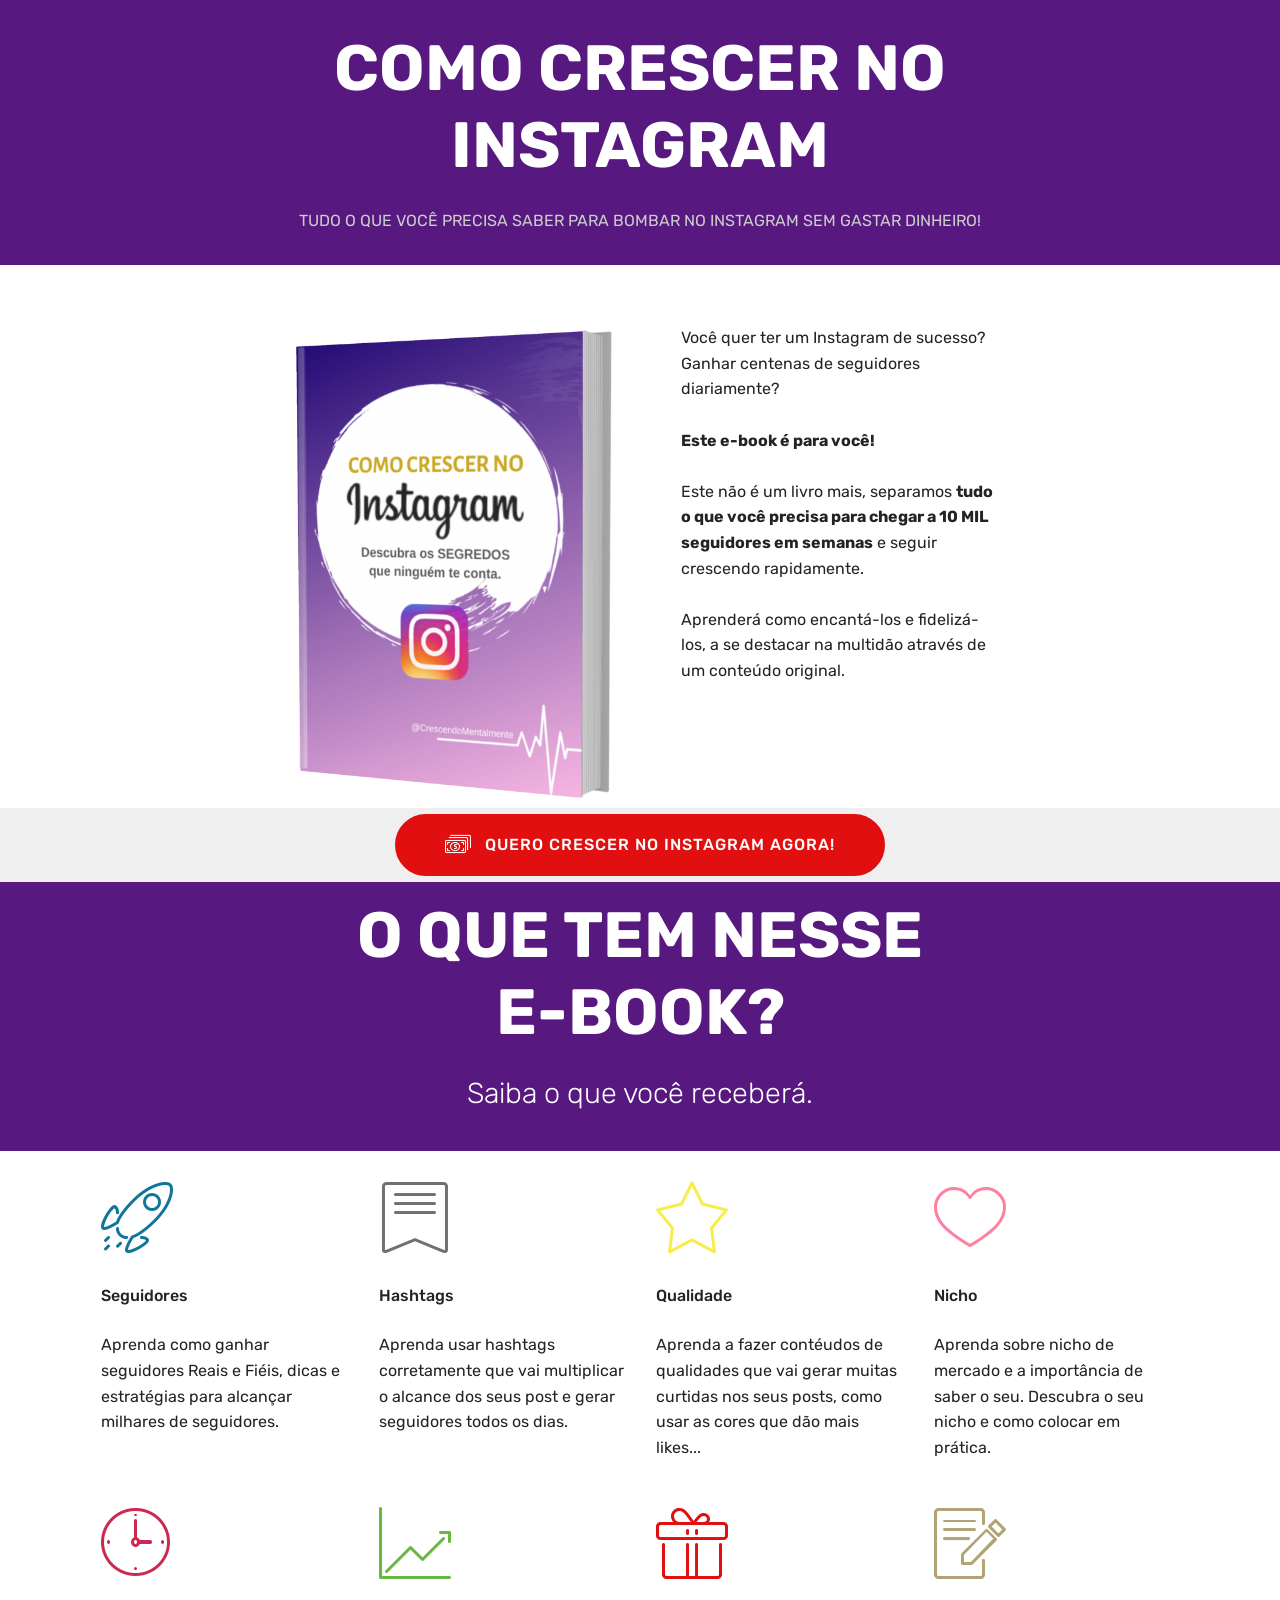
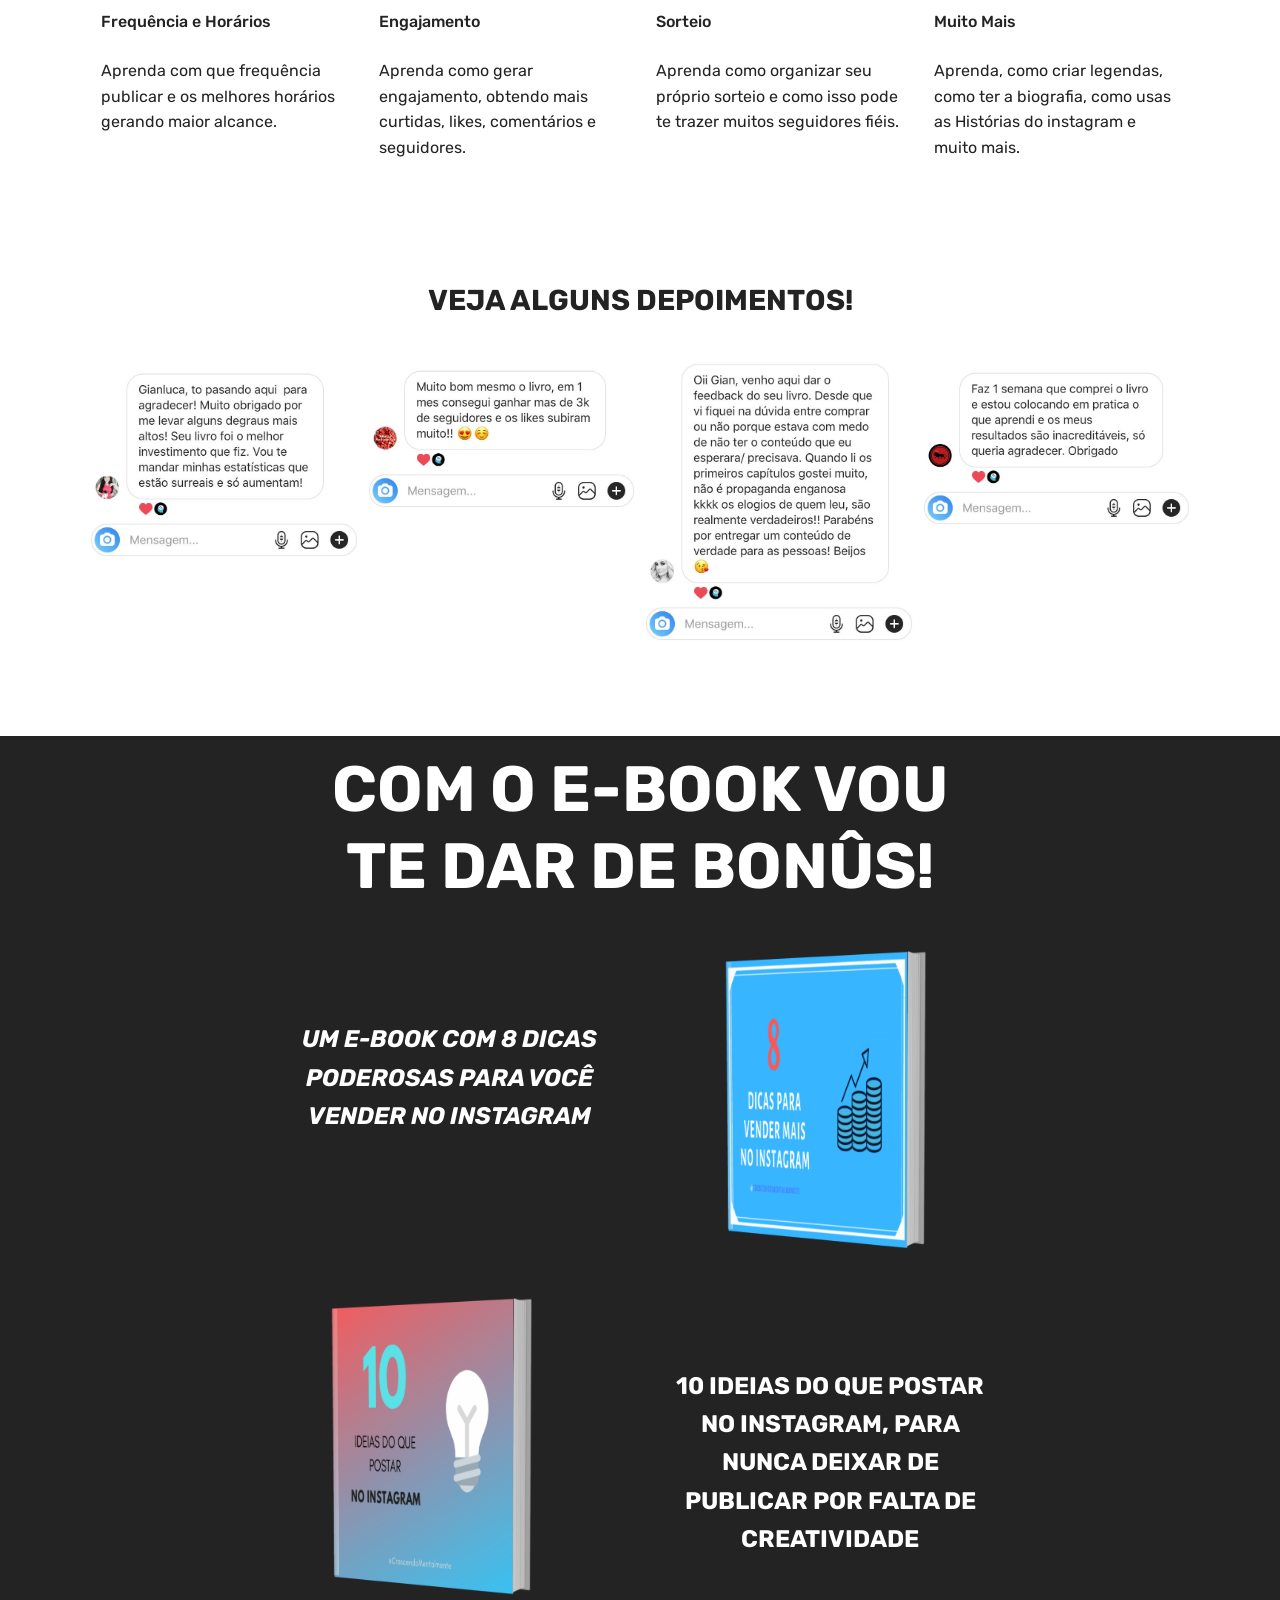
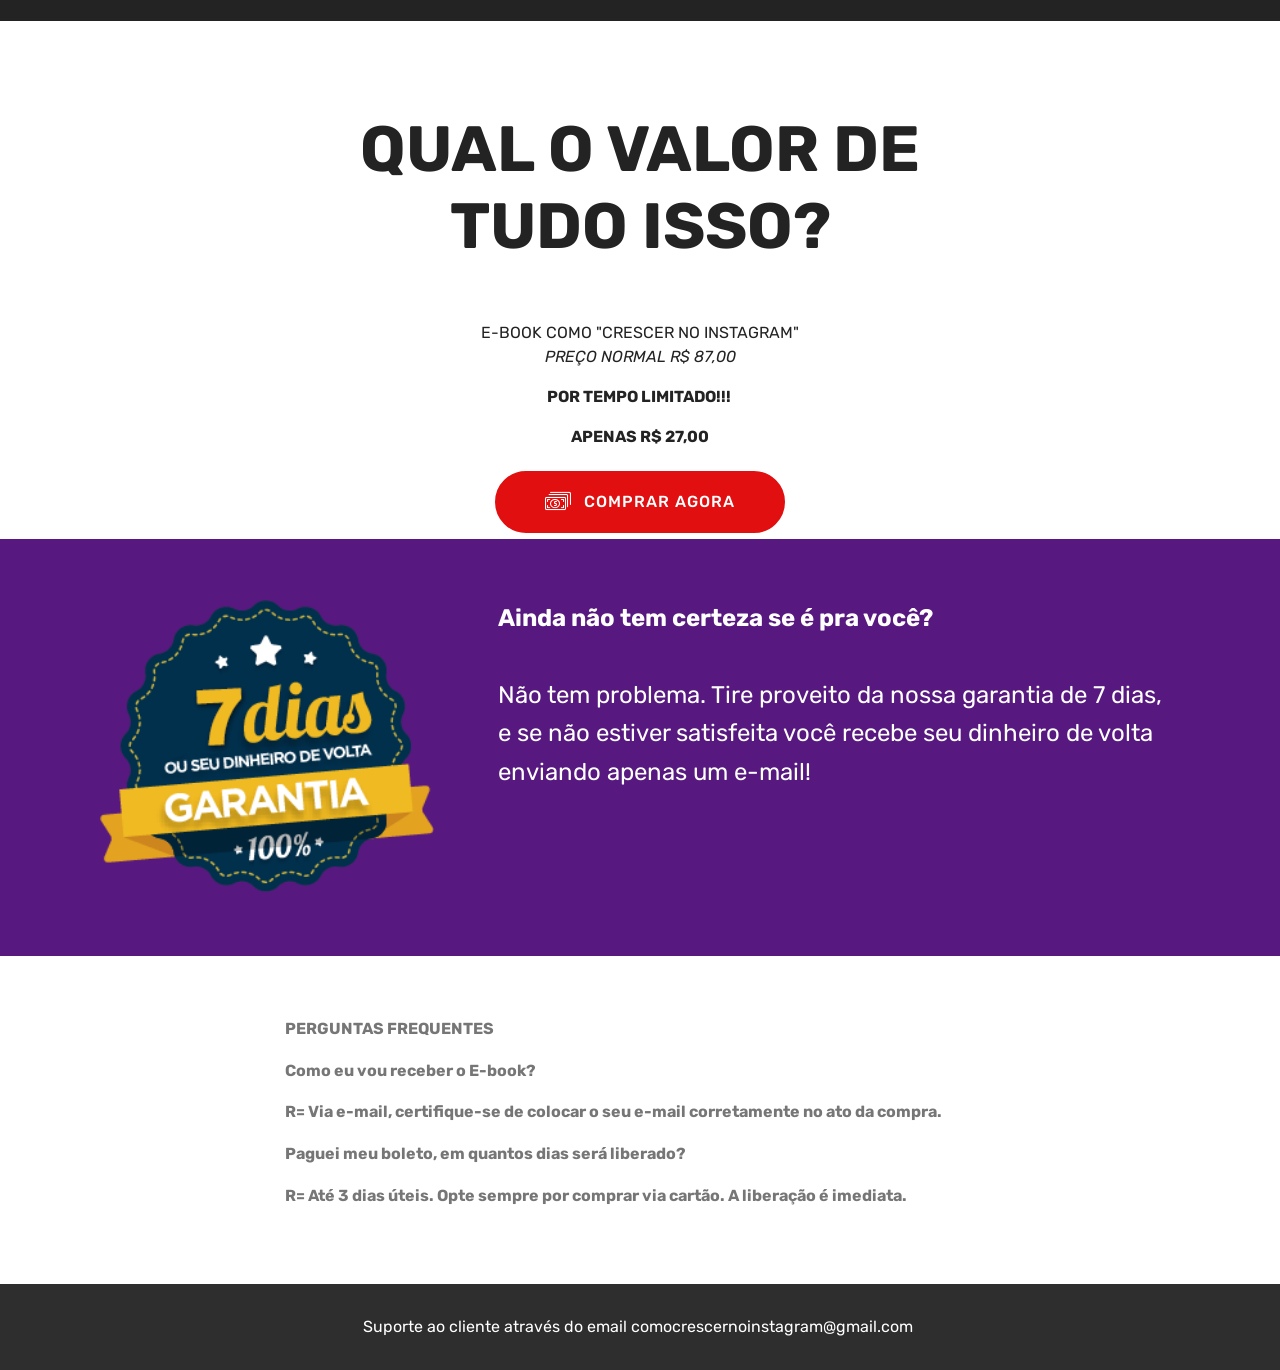
==== e-book.html @ 8009281f "create github pages" ====
<!DOCTYPE html>
<html  >
<head>
  <!-- Site made with Mobirise Website Builder v4.12.3, https://mobirise.com -->
  <meta charset="UTF-8">
  <meta http-equiv="X-UA-Compatible" content="IE=edge">
  <meta name="generator" content="Mobirise v4.12.3, mobirise.com">
  <meta name="twitter:card" content="summary_large_image"/>
  <meta name="twitter:image:src" content="assets/images/e-book-meta.png">
  <meta property="og:image" content="assets/images/e-book-meta.png">
  <meta name="twitter:title" content="COMO CRESCER NO INSTAGRAM">
  <meta name="viewport" content="width=device-width, initial-scale=1, minimum-scale=1">
  <link rel="shortcut icon" href="assets/images/capa-quadrada-128x133.png" type="image/x-icon">
  <meta name="description" content="Descubra os SEGREDOS que ninguém te conta para crescer no INSTAGRAM, e tornar o seu perfil LITERALMENTE um ÍMÃ de SEGUIDORES!">
  
  
  <title>COMO CRESCER NO INSTAGRAM</title>
  <link rel="stylesheet" href="assets/web/assets/mobirise-icons/mobirise-icons.css">
  <link rel="stylesheet" href="assets/bootstrap/css/bootstrap.min.css">
  <link rel="stylesheet" href="assets/bootstrap/css/bootstrap-grid.min.css">
  <link rel="stylesheet" href="assets/bootstrap/css/bootstrap-reboot.min.css">
  <link rel="stylesheet" href="assets/tether/tether.min.css">
  <link rel="stylesheet" href="assets/animatecss/animate.min.css">
  <link rel="stylesheet" href="assets/theme/css/style.css">
  <link rel="preload" as="style" href="assets/mobirise/css/mbr-additional.css"><link rel="stylesheet" href="assets/mobirise/css/mbr-additional.css" type="text/css">
  
  
  
</head>
<body>

<!-- Analytics -->
<!-- Facebook Pixel Code -->
<script>
  !function(f,b,e,v,n,t,s)
  {if(f.fbq)return;n=f.fbq=function(){n.callMethod?
  n.callMethod.apply(n,arguments):n.queue.push(arguments)};
  if(!f._fbq)f._fbq=n;n.push=n;n.loaded=!0;n.version='2.0';
  n.queue=[];t=b.createElement(e);t.async=!0;
  t.src=v;s=b.getElementsByTagName(e)[0];
  s.parentNode.insertBefore(t,s)}(window, document,'script',
  'https://connect.facebook.net/en_US/fbevents.js');
  fbq('init', '586595572191465');
  fbq('track', 'PageView');
</script>
<noscript><img height="1" width="1" style="display:none"
  src="https://www.facebook.com/tr?id=586595572191465&ev=PageView&noscript=1"
/></noscript>
<!-- End Facebook Pixel Code -->
<!-- /Analytics -->


  <section class="header1 cid-rhO88WHruW" id="header16-0">

    

    

    <div class="container">
        <div class="row justify-content-md-center">
            <div class="col-md-10 align-center">
                <h1 class="mbr-section-title mbr-bold pb-3 mbr-fonts-style display-1">COMO CRESCER NO INSTAGRAM</h1>
                
                <p class="mbr-text pb-3 mbr-fonts-style display-7">
                    TUDO O QUE VOCÊ PRECISA SABER PARA BOMBAR NO INSTAGRAM SEM GASTAR DINHEIRO!
                </p>
                
            </div>
        </div>
    </div>

</section>

<section class="engine"><a href="https://mobirise.info/p">website templates free download</a></section><section class="mbr-section content6 cid-rhO8c9h2gE" id="content6-1">
    
     
    
    <div class="container">
        <div class="media-container-row">
            <div class="col-12 col-md-8">
                <div class="media-container-row">
                    <div class="mbr-figure" style="width: 115%;">
                      <img src="assets/images/e-book-como-crescer-no-instagram2.png" alt="Mobirise" title="">  
                    </div>
                    <div class="media-content">
                        <div class="mbr-section-text">
                            <p class="mbr-text mb-0 mbr-fonts-style display-7">Você quer ter um Instagram de sucesso?<br>Ganhar centenas de seguidores diariamente?<br>
<br><strong>Este e-book é para você!</strong><br><br>Este não é um livro mais, separamos <strong>tudo o que você precisa para chegar a 10 MIL seguidores em semanas</strong> e seguir crescendo rapidamente.<br><br>Aprenderá como encantá-los e fidelizá-los, a se destacar na multidão através de um conteúdo original.<br><br><br></p>
                        </div>
                    </div>
                </div>
            </div>
        </div>
    </div>
</section>

<section class="header1 cid-rFpoP9iiyk" id="header16-g">

    

    

    <div class="container">
        <div class="row justify-content-md-center">
            <div class="col-md-10 align-center">
                
                
                
                <div class="mbr-section-btn"><a class="btn btn-md btn-secondary display-7" href="https://app.monetizze.com.br/checkout/PEX66305" target="_blank"><span class="mbri-cash mbr-iconfont mbr-iconfont-btn"></span>QUERO CRESCER NO INSTAGRAM AGORA!</a></div>
            </div>
        </div>
    </div>

</section>

<section class="header1 cid-rhO9r6UC67" id="header16-a">

    

    

    <div class="container">
        <div class="row justify-content-md-center">
            <div class="col-md-10 align-center">
                <h1 class="mbr-section-title mbr-bold pb-3 mbr-fonts-style display-1">O QUE TEM NESSE
<div>E-BOOK?</div></h1>
                <h3 class="mbr-section-subtitle mbr-light pb-3 mbr-fonts-style display-2">Saiba o que você receberá.</h3>
                
                
            </div>
        </div>
    </div>

</section>

<section class="features5 cid-rhOayu1ALL" id="features5-b">
    
    

    
    <div class="container">
        <div class="media-container-row">

            <div class="card p-3 col-12 col-md-6 col-lg-3">
                <div class="card-img pb-3">
                    <span class="mbr-iconfont mbri-rocket" style="color: rgb(15, 118, 153); fill: rgb(15, 118, 153);"></span>
                </div>
                <div class="card-box">
                    <h4 class="card-title py-3 mbr-fonts-style display-7">
                        Seguidores
                    </h4>
                    <p class="mbr-text mbr-fonts-style display-7">Aprenda como ganhar seguidores Reais e Fiéis, dicas e estratégias para alcançar milhares de seguidores.</p>
                </div>
            </div>

            <div class="card p-3 col-12 col-md-6 col-lg-3">
                <div class="card-img pb-3">
                    <span class="mbr-iconfont mbri-bookmark"></span>
                </div>
                <div class="card-box">
                    <h4 class="card-title py-3 mbr-fonts-style display-7">
                        Hashtags
                    </h4>
                    <p class="mbr-text mbr-fonts-style display-7">Aprenda usar hashtags corretamente que vai multiplicar o alcance dos seus post e gerar seguidores todos os dias.</p>
                </div>
            </div>

            <div class="card p-3 col-12 col-md-6 col-lg-3">
                <div class="card-img pb-3">
                    <span class="mbr-iconfont mbri-star" style="color: rgb(247, 237, 74); fill: rgb(247, 237, 74);"></span>
                </div>
                <div class="card-box">
                    <h4 class="card-title py-3 mbr-fonts-style display-7">
                        Qualidade
                    </h4>
                    <p class="mbr-text mbr-fonts-style display-7">Aprenda a fazer contéudos de qualidades que vai gerar muitas curtidas nos seus posts, como usar as cores que dão mais likes...</p>
                </div>
            </div>

            <div class="card p-3 col-12 col-md-6 col-lg-3">
                <div class="card-img pb-3">
                    <span class="mbr-iconfont mbri-hearth" style="color: rgb(255, 127, 159); fill: rgb(255, 127, 159);"></span>
                </div>
                <div class="card-box mbr-fonts-style">
                    <h4 class="card-title py-3 display-7">Nicho</h4>
                    <p class="mbr-text mbr-fonts-style display-7">Aprenda sobre nicho de mercado e a importância de saber o seu. Descubra o seu nicho e como colocar em prática.</p>
                </div>
            </div>
        </div>
    </div>
</section>

<section class="features5 cid-rFpm6REGW7" id="features5-e">
    
    

    
    <div class="container">
        <div class="media-container-row">

            <div class="card p-3 col-12 col-md-6 col-lg-3">
                <div class="card-img pb-3">
                    <span class="mbr-iconfont mbri-clock" style="color: rgb(204, 41, 82); fill: rgb(204, 41, 82);"></span>
                </div>
                <div class="card-box">
                    <h4 class="card-title py-3 mbr-fonts-style display-7">Frequência e  Horários</h4>
                    <p class="mbr-text mbr-fonts-style display-7">Aprenda com que frequência publicar e os melhores horários gerando maior alcance.</p>
                </div>
            </div>

            <div class="card p-3 col-12 col-md-6 col-lg-3">
                <div class="card-img pb-3">
                    <span class="mbr-iconfont mbri-growing-chart" style="color: rgb(103, 185, 66); fill: rgb(103, 185, 66);"></span>
                </div>
                <div class="card-box">
                    <h4 class="card-title py-3 mbr-fonts-style display-7">
                        Engajamento
                    </h4>
                    <p class="mbr-text mbr-fonts-style display-7">Aprenda como gerar engajamento, obtendo mais curtidas, likes, comentários e seguidores.</p>
                </div>
            </div>

            <div class="card p-3 col-12 col-md-6 col-lg-3">
                <div class="card-img pb-3">
                    <span class="mbr-iconfont mbri-gift" style="color: rgb(225, 15, 15); fill: rgb(225, 15, 15);"></span>
                </div>
                <div class="card-box">
                    <h4 class="card-title py-3 mbr-fonts-style display-7">Sorteio</h4>
                    <p class="mbr-text mbr-fonts-style display-7">Aprenda como organizar seu próprio sorteio e como isso pode te trazer muitos seguidores fiéis.</p>
                </div>
            </div>

            <div class="card p-3 col-12 col-md-6 col-lg-3">
                <div class="card-img pb-3">
                    <span class="mbr-iconfont mbri-edit" style="color: rgb(177, 163, 116); fill: rgb(177, 163, 116);"></span>
                </div>
                <div class="card-box mbr-fonts-style">
                    <h4 class="card-title py-3 display-7">Muito Mais</h4>
                    <p class="mbr-text mbr-fonts-style display-7">Aprenda, como criar legendas, como ter a biografia, como usas as Histórias do instagram e muito mais.</p>
                </div>
            </div>
        </div>
    </div>
</section>

<section class="mbr-gallery gallery5 cid-rFNkqGUkNc" id="gallery5-19">

    

    

    <div class="container">
        <h3 class="mbr-section-title align-center mbr-fonts-style display-2"><strong>
            VEJA ALGUNS DEPOIMENTOS!<br></strong><br></h3>
        
        <div class="row" id="gallery" data-toggle="modal" data-target="#carouselModal">
            <div class="col-sm-6 col-md-4 col-lg-3 item gallery-image">
                <div class="item-wrapper">
                    <img class="w-100" src="assets/images/depoimento-insta-1.jpg" alt="" data-target="#mbrCarousel" data-slide-to="0" title="">
                </div>
            </div>
            <div class="col-sm-6 col-md-4 col-lg-3 item gallery-image">
                <div class="item-wrapper">
                    <img class="w-100" src="assets/images/depoimento-insta-2.jpg" alt="" data-target="#mbrCarousel" data-slide-to="1" title="">
                </div>
            </div>
            <div class="col-sm-6 col-md-4 col-lg-3 item gallery-image">
                <div class="item-wrapper">
                    <img class="w-100" src="assets/images/depoimento-insta-3.jpg" alt="" data-target="#mbrCarousel" data-slide-to="2" title="">
                </div>
            </div>
            <div class="col-sm-6 col-md-4 col-lg-3 item gallery-image">
                <div class="item-wrapper">
                    <img class="w-100" src="assets/images/depoimento-insta-4.jpg" alt="" data-target="#mbrCarousel" data-slide-to="3" title="">
                </div>
            </div>
        </div>

        <div class="modal mbr-slider fade" id="carouselModal" tabindex="-1" role="dialog" aria-hidden="true">
            <div class="modal-dialog" role="document">
                <div class="modal-content">
                    <div class="modal-body">
                        <div id="mbrCarousel" class="carousel slide" data-ride="carousel">
                            <div class="carousel-inner">
                                <div class="carousel-item active">
                                    <img class="d-block w-100" src="assets/images/background1.jpg" alt="">
                                </div>
                                <div class="carousel-item">
                                    <img class="d-block w-100" src="assets/images/background2.jpg" alt="">
                                </div>
                                <div class="carousel-item">
                                    <img class="d-block w-100" src="assets/images/background3.jpg" alt="">
                                </div>
                                <div class="carousel-item">
                                    <img class="d-block w-100" src="assets/images/background4.jpg" alt="">
                                </div>
                            </div>
                            <ol class="carousel-indicators">
                                <li data-target="#mbrCarousel" data-slide-to="0" class="active"></li>
                                <li data-target="#mbrCarousel" data-slide-to="1"></li>
                                <li data-target="#mbrCarousel" data-slide-to="2"></li>
                                <li data-target="#mbrCarousel" data-slide-to="3"></li>
                            </ol>
                            <a role="button" href="" class="close" data-dismiss="modal" aria-label="Close">
                            </a>
                            <a class="carousel-control-prev carousel-control" href="#mbrCarousel" role="button" data-slide="prev">
                                <span class="mbri-left mbr-iconfont" aria-hidden="true"></span>
                                <span class="sr-only">Previous</span>
                            </a>
                            <a class="carousel-control-next carousel-control" href="#mbrCarousel" role="button" data-slide="next">
                                <span class="mbri-right mbr-iconfont" aria-hidden="true"></span>
                                <span class="sr-only">Next</span>
                            </a>
                        </div>
                    </div>
                </div>
            </div>
        </div>
    </div>
</section>

<section class="header1 cid-rP1AigdWxf" id="header16-2b">

    

    

    <div class="container">
        <div class="row justify-content-md-center">
            <div class="col-md-10 align-center">
                <h1 class="mbr-section-title mbr-bold pb-3 mbr-fonts-style display-1">COM O E-BOOK VOU <br>TE DAR DE BONÛS!</h1>
                
                
                
            </div>
        </div>
    </div>

</section>

<section class="mbr-section content6 cid-rJJGSEparU" id="content6-2a">
    
     
    
    <div class="container">
        <div class="media-container-row">
            <div class="col-12 col-md-8">
                <div class="media-container-row">
                    <div class="mbr-figure" style="width: 105%;">
                      <img src="assets/images/mock-53.png" alt="Mobirise" title="">  
                    </div>
                    <div class="media-content">
                        <div class="mbr-section-text">
                            <p class="mbr-text mb-0 mbr-fonts-style display-5"><strong><br></strong><br><strong><em>UM E-BOOK COM 8 DICAS PODEROSAS PARA VOCÊ VENDER NO INSTAGRAM</em><br></strong><br></p>
                        </div>
                    </div>
                </div>
            </div>
        </div>
    </div>
</section>

<section class="mbr-section content6 cid-rP1AUrdd0R" id="content6-2c">
    
     
    
    <div class="container">
        <div class="media-container-row">
            <div class="col-12 col-md-8">
                <div class="media-container-row">
                    <div class="mbr-figure" style="width: 105%;">
                      <img src="assets/images/mock-54.png" alt="Mobirise" title="">  
                    </div>
                    <div class="media-content">
                        <div class="mbr-section-text">
                            <p class="mbr-text mb-0 mbr-fonts-style display-5"><strong><br></strong><br><strong>10 IDEIAS DO QUE POSTAR NO INSTAGRAM, PARA NUNCA DEIXAR DE PUBLICAR POR FALTA DE CREATIVIDADE<br></strong><br></p>
                        </div>
                    </div>
                </div>
            </div>
        </div>
    </div>
</section>

<section class="header1 cid-rhO8GMCrhV" id="header16-6">

    

    

    <div class="container">
        <div class="row justify-content-md-center">
            <div class="col-md-10 align-center">
                <h1 class="mbr-section-title mbr-bold pb-3 mbr-fonts-style display-1">QUAL O VALOR DE 
<div>TUDO ISSO?</div></h1>
                
                <p class="mbr-text pb-3 mbr-fonts-style display-2"></p><p>E-BOOK COMO "CRESCER NO INSTAGRAM"<br><em>PREÇO NORMAL R$ 87,00
</em><br></p><p><strong>POR TEMPO LIMITADO!!!&nbsp;</strong></p><p><strong>APENAS R$ 27,00</strong><br></p><p></p>
                
            </div>
        </div>
    </div>

</section>

<section class="header1 cid-rFpov1YaFc" id="header16-f">

    

    

    <div class="container">
        <div class="row justify-content-md-center">
            <div class="col-md-10 align-center">
                
                
                
                <div class="mbr-section-btn"><a class="btn btn-md btn-secondary display-7" href="https://app.monetizze.com.br/checkout/PEX66305"><span class="mbri-cash mbr-iconfont mbr-iconfont-btn"></span>COMPRAR AGORA</a></div>
            </div>
        </div>
    </div>

</section>

<section class="mbr-section content7 cid-rFMUjRR28P" id="content7-v">
          
    

    <div class="container">
        <div class="media-container-row">
            <div class="col-12 col-md-12">
                <div class="media-container-row">
                    <div class="media-content">
                        <div class="mbr-section-text">
                            <p class="mbr-text align-right mb-0 mbr-fonts-style display-5"><strong>Ainda não tem certeza se é pra você?</strong><br><br>Não tem problema. Tire proveito da nossa garantia de 7 dias, 
<br>e se não estiver satisfeita você recebe seu dinheiro de volta 
<br>enviando apenas um e-mail!<br></p>
                        </div>
                    </div>
                    <div class="mbr-figure" style="width: 55%;">
                     <img src="assets/images/garantia-7-dias-monetizze.png" alt="Mobirise" title="">  
                    </div>
                </div>
            </div>
        </div>
    </div>
</section>

<section class="mbr-section article content1 cid-rFppSkfXNp" id="content1-h">
    
     

    <div class="container">
        <div class="media-container-row">
            <div class="mbr-text col-12 mbr-fonts-style display-7 col-md-8"><p><strong>PERGUNTAS FREQUENTES
</strong></p><p><strong>Como eu vou receber o E-book?
</strong></p><p><strong>R= Via e-mail, certifique-se de colocar o seu e-mail corretamente no ato da compra.
</strong></p><p><strong>Paguei meu boleto, em quantos dias será liberado?
</strong></p><p><strong>R= Até 3 dias úteis. Opte sempre por comprar via cartão. A liberação é imediata.</strong></p></div>
        </div>
    </div>
</section>

<section once="" class="cid-rFNosI0GuK" id="footer6-1c">

    

    

    <div class="container">
        <div class="media-container-row align-center mbr-white">
            <div class="col-12">
                <p class="mbr-text mb-0 mbr-fonts-style display-7">Suporte ao cliente através do email comocrescernoinstagram@gmail.com&nbsp;</p>
            </div>
        </div>
    </div>
</section>


  <script src="assets/web/assets/jquery/jquery.min.js"></script>
  <script src="assets/popper/popper.min.js"></script>
  <script src="assets/bootstrap/js/bootstrap.min.js"></script>
  <script src="assets/tether/tether.min.js"></script>
  <script src="assets/smoothscroll/smooth-scroll.js"></script>
  <script src="assets/viewportchecker/jquery.viewportchecker.js"></script>
  <script src="assets/theme/js/script.js"></script>
  
  
  <input name="animation" type="hidden">
  </body>
</html>
---- assets/web/assets/mobirise-icons/mobirise-icons.css ----
@font-face {
  font-family: 'MobiriseIcons';
  src:  url('mobirise-icons.eot?spat4u');
  src:  url('mobirise-icons.eot?spat4u#iefix') format('embedded-opentype'),
    url('mobirise-icons.ttf?spat4u') format('truetype'),
    url('mobirise-icons.woff?spat4u') format('woff'),
    url('mobirise-icons.svg?spat4u#MobiriseIcons') format('svg');
  font-weight: normal;
  font-style: normal;
  font-display: swap;
}

[class^="mbri-"], [class*=" mbri-"] {
  /* use !important to prevent issues with browser extensions that change fonts */
  font-family: MobiriseIcons !important;
  speak: none;
  font-style: normal;
  font-weight: normal;
  font-variant: normal;
  text-transform: none;
  line-height: 1;

  /* Better Font Rendering =========== */
  -webkit-font-smoothing: antialiased;
  -moz-osx-font-smoothing: grayscale;
}

.mbri-add-submenu:before {
  content: "\e900";
}
.mbri-alert:before {
  content: "\e901";
}
.mbri-align-center:before {
  content: "\e902";
}
.mbri-align-justify:before {
  content: "\e903";
}
.mbri-align-left:before {
  content: "\e904";
}
.mbri-align-right:before {
  content: "\e905";
}
.mbri-android:before {
  content: "\e906";
}
.mbri-apple:before {
  content: "\e907";
}
.mbri-arrow-down:before {
  content: "\e908";
}
.mbri-arrow-next:before {
  content: "\e909";
}
.mbri-arrow-prev:before {
  content: "\e90a";
}
.mbri-arrow-up:before {
  content: "\e90b";
}
.mbri-bold:before {
  content: "\e90c";
}
.mbri-bookmark:before {
  content: "\e90d";
}
.mbri-bootstrap:before {
  content: "\e90e";
}
.mbri-briefcase:before {
  content: "\e90f";
}
.mbri-browse:before {
  content: "\e910";
}
.mbri-bulleted-list:before {
  content: "\e911";
}
.mbri-calendar:before {
  content: "\e912";
}
.mbri-camera:before {
  content: "\e913";
}
.mbri-cart-add:before {
  content: "\e914";
}
.mbri-cart-full:before {
  content: "\e915";
}
.mbri-cash:before {
  content: "\e916";
}
.mbri-change-style:before {
  content: "\e917";
}
.mbri-chat:before {
  content: "\e918";
}
.mbri-clock:before {
  content: "\e919";
}
.mbri-close:before {
  content: "\e91a";
}
.mbri-cloud:before {
  content: "\e91b";
}
.mbri-code:before {
  content: "\e91c";
}
.mbri-contact-form:before {
  content: "\e91d";
}
.mbri-credit-card:before {
  content: "\e91e";
}
.mbri-cursor-click:before {
  content: "\e91f";
}
.mbri-cust-feedback:before {
  content: "\e920";
}
.mbri-database:before {
  content: "\e921";
}
.mbri-delivery:before {
  content: "\e922";
}
.mbri-desktop:before {
  content: "\e923";
}
.mbri-devices:before {
  content: "\e924";
}
.mbri-down:before {
  content: "\e925";
}
.mbri-download:before {
  content: "\e989";
}
.mbri-drag-n-drop:before {
  content: "\e927";
}
.mbri-drag-n-drop2:before {
  content: "\e928";
}
.mbri-edit:before {
  content: "\e929";
}
.mbri-edit2:before {
  content: "\e92a";
}
.mbri-error:before {
  content: "\e92b";
}
.mbri-extension:before {
  content: "\e92c";
}
.mbri-features:before {
  content: "\e92d";
}
.mbri-file:before {
  content: "\e92e";
}
.mbri-flag:before {
  content: "\e92f";
}
.mbri-folder:before {
  content: "\e930";
}
.mbri-gift:before {
  content: "\e931";
}
.mbri-github:before {
  content: "\e932";
}
.mbri-globe:before {
  content: "\e933";
}
.mbri-globe-2:before {
  content: "\e934";
}
.mbri-growing-chart:before {
  content: "\e935";
}
.mbri-hearth:before {
  content: "\e936";
}
.mbri-help:before {
  content: "\e937";
}
.mbri-home:before {
  content: "\e938";
}
.mbri-hot-cup:before {
  content: "\e939";
}
.mbri-idea:before {
  content: "\e93a";
}
.mbri-image-gallery:before {
  content: "\e93b";
}
.mbri-image-slider:before {
  content: "\e93c";
}
.mbri-info:before {
  content: "\e93d";
}
.mbri-italic:before {
  content: "\e93e";
}
.mbri-key:before {
  content: "\e93f";
}
.mbri-laptop:before {
  content: "\e940";
}
.mbri-layers:before {
  content: "\e941";
}
.mbri-left-right:before {
  content: "\e942";
}
.mbri-left:before {
  content: "\e943";
}
.mbri-letter:before {
  content: "\e944";
}
.mbri-like:before {
  content: "\e945";
}
.mbri-link:before {
  content: "\e946";
}
.mbri-lock:before {
  content: "\e947";
}
.mbri-login:before {
  content: "\e948";
}
.mbri-logout:before {
  content: "\e949";
}
.mbri-magic-stick:before {
  content: "\e94a";
}
.mbri-map-pin:before {
  content: "\e94b";
}
.mbri-menu:before {
  content: "\e94c";
}
.mbri-mobile:before {
  content: "\e94d";
}
.mbri-mobile2:before {
  content: "\e94e";
}
.mbri-mobirise:before {
  content: "\e94f";
}
.mbri-more-horizontal:before {
  content: "\e950";
}
.mbri-more-vertical:before {
  content: "\e951";
}
.mbri-music:before {
  content: "\e952";
}
.mbri-new-file:before {
  content: "\e953";
}
.mbri-numbered-list:before {
  content: "\e954";
}
.mbri-opened-folder:before {
  content: "\e955";
}
.mbri-pages:before {
  content: "\e956";
}
.mbri-paper-plane:before {
  content: "\e957";
}
.mbri-paperclip:before {
  content: "\e958";
}
.mbri-photo:before {
  content: "\e959";
}
.mbri-photos:before {
  content: "\e95a";
}
.mbri-pin:before {
  content: "\e95b";
}
.mbri-play:before {
  content: "\e95c";
}
.mbri-plus:before {
  content: "\e95d";
}
.mbri-preview:before {
  content: "\e95e";
}
.mbri-print:before {
  content: "\e95f";
}
.mbri-protect:before {
  content: "\e960";
}
.mbri-question:before {
  content: "\e961";
}
.mbri-quote-left:before {
  content: "\e962";
}
.mbri-quote-right:before {
  content: "\e963";
}
.mbri-refresh:before {
  content: "\e964";
}
.mbri-responsive:before {
  content: "\e965";
}
.mbri-right:before {
  content: "\e966";
}
.mbri-rocket:before {
  content: "\e967";
}
.mbri-sad-face:before {
  content: "\e968";
}
.mbri-sale:before {
  content: "\e969";
}
.mbri-save:before {
  content: "\e96a";
}
.mbri-search:before {
  content: "\e96b";
}
.mbri-setting:before {
  content: "\e96c";
}
.mbri-setting2:before {
  content: "\e96d";
}
.mbri-setting3:before {
  content: "\e96e";
}
.mbri-share:before {
  content: "\e96f";
}
.mbri-shopping-bag:before {
  content: "\e970";
}
.mbri-shopping-basket:before {
  content: "\e971";
}
.mbri-shopping-cart:before {
  content: "\e972";
}
.mbri-sites:before {
  content: "\e973";
}
.mbri-smile-face:before {
  content: "\e974";
}
.mbri-speed:before {
  content: "\e975";
}
.mbri-star:before {
  content: "\e976";
}
.mbri-success:before {
  content: "\e977";
}
.mbri-sun:before {
  content: "\e978";
}
.mbri-sun2:before {
  content: "\e979";
}
.mbri-tablet:before {
  content: "\e97a";
}
.mbri-tablet-vertical:before {
  content: "\e97b";
}
.mbri-target:before {
  content: "\e97c";
}
.mbri-timer:before {
  content: "\e97d";
}
.mbri-to-ftp:before {
  content: "\e97e";
}
.mbri-to-local-drive:before {
  content: "\e97f";
}
.mbri-touch-swipe:before {
  content: "\e980";
}
.mbri-touch:before {
  content: "\e981";
}
.mbri-trash:before {
  content: "\e982";
}
.mbri-underline:before {
  content: "\e983";
}
.mbri-unlink:before {
  content: "\e984";
}
.mbri-unlock:before {
  content: "\e985";
}
.mbri-up-down:before {
  content: "\e986";
}
.mbri-up:before {
  content: "\e987";
}
.mbri-update:before {
  content: "\e988";
}
.mbri-upload:before {
 content: "\e926"; 
}
.mbri-user:before {
  content: "\e98a";
}
.mbri-user2:before {
  content: "\e98b";
}
.mbri-users:before {
  content: "\e98c";
}
.mbri-video:before {
  content: "\e98d";
}
.mbri-video-play:before {
  content: "\e98e";
}
.mbri-watch:before {
  content: "\e98f";
}
.mbri-website-theme:before {
  content: "\e990";
}
.mbri-wifi:before {
  content: "\e991";
}
.mbri-windows:before {
  content: "\e992";
}
.mbri-zoom-out:before {
  content: "\e993";
}
.mbri-redo:before {
  content: "\e994";
}
.mbri-undo:before {
  content: "\e995";
}
---- assets/theme/css/style.css ----
@charset "UTF-8";
/*!
 * Mobirise v4 theme (https://mobirise.com/)
 * Copyright 2017 Mobirise
 */
section {
  background-color: #eeeeee;
}

body {
  font-style: normal;
  line-height: 1.5;
}

section,
.container,
.container-fluid {
  position: relative;
  word-wrap: break-word;
}

a.mbr-iconfont:hover {
  text-decoration: none;
}

.article .lead p,
.article .lead ul,
.article .lead ol,
.article .lead pre,
.article .lead blockquote {
  margin-bottom: 0;
}

ul,
ol,
pre,
blockquote {
  margin-bottom: 2.3125rem;
}

pre {
  background: #f4f4f4;
  padding: 10px 24px;
  white-space: pre-wrap;
}

.inactive {
  -webkit-user-select: none;
  -moz-user-select: none;
  -ms-user-select: none;
  user-select: none;
  pointer-events: none;
  -webkit-user-drag: none;
  user-drag: none;
}

.mbr-section__comments .row {
  justify-content: center;
  -webkit-justify-content: center;
}

a {
  font-style: normal;
  font-weight: 400;
  cursor: pointer;
}
a, a:hover {
  text-decoration: none;
}

figure {
  margin-bottom: 0;
}

body {
  color: #232323;
}

h1,
h2,
h3,
h4,
h5,
h6,
.h1,
.h2,
.h3,
.h4,
.h5,
.h6,
.display-1,
.display-2,
.display-3,
.display-4 {
  line-height: 1;
  word-break: break-word;
  word-wrap: break-word;
}

.mbr-section-title {
  font-style: normal;
  line-height: 1.2;
}

.mbr-section-subtitle {
  line-height: 1.3;
}

.mbr-text {
  font-style: normal;
  line-height: 1.6;
}

b,
strong {
  font-weight: bold;
}

blockquote {
  padding: 10px 0 10px 20px;
  position: relative;
  border-left: 2px solid;
  border-color: #ff3366;
}

input:-webkit-autofill, input:-webkit-autofill:hover, input:-webkit-autofill:focus, input:-webkit-autofill:active {
  transition-delay: 9999s;
  transition-property: background-color, color;
}

textarea[type=hidden] {
  display: none;
}

body {
  position: relative;
}

section {
  background-position: 50% 50%;
  background-repeat: no-repeat;
  background-size: cover;
}
section .mbr-background-video,
section .mbr-background-video-preview {
  position: absolute;
  bottom: 0;
  left: 0;
  right: 0;
  top: 0;
}

.hidden {
  visibility: hidden;
}

.mbr-z-index20 {
  z-index: 20;
}

/*! Base colors */
.mbr-white {
  color: #ffffff;
}

.mbr-black {
  color: #000000;
}

.mbr-bg-white {
  background-color: #ffffff;
}

.mbr-bg-black {
  background-color: #000000;
}

/*! Text-aligns */
.align-left {
  text-align: left;
}

.align-center {
  text-align: center;
}

.align-right {
  text-align: right;
}

@media (max-width: 767px) {
  .align-left,
.align-center,
.align-right,
.mbr-section-btn,
.mbr-section-title {
    text-align: center;
  }
}
/*! Font-weight  */
.mbr-light {
  font-weight: 300;
}

.mbr-regular {
  font-weight: 400;
}

.mbr-semibold {
  font-weight: 500;
}

.mbr-bold {
  font-weight: 700;
}

/*! Media  */
.media-size-item {
  -webkit-flex: 1 1 auto;
  -moz-flex: 1 1 auto;
  -ms-flex: 1 1 auto;
  -o-flex: 1 1 auto;
  flex: 1 1 auto;
}

.media-content {
  -webkit-flex-basis: 100%;
  flex-basis: 100%;
}

.media-container-row {
  display: -ms-flexbox;
  display: -webkit-flex;
  display: flex;
  -webkit-flex-direction: row;
  -ms-flex-direction: row;
  flex-direction: row;
  -webkit-flex-wrap: wrap;
  -ms-flex-wrap: wrap;
  flex-wrap: wrap;
  -webkit-justify-content: center;
  -ms-flex-pack: center;
  justify-content: center;
  -webkit-align-content: center;
  -ms-flex-line-pack: center;
  align-content: center;
  -webkit-align-items: start;
  -ms-flex-align: start;
  align-items: start;
}
.media-container-row .media-size-item {
  width: 400px;
}

.media-container-column {
  display: -ms-flexbox;
  display: -webkit-flex;
  display: flex;
  -webkit-flex-direction: column;
  -ms-flex-direction: column;
  flex-direction: column;
  -webkit-flex-wrap: wrap;
  -ms-flex-wrap: wrap;
  flex-wrap: wrap;
  -webkit-justify-content: center;
  -ms-flex-pack: center;
  justify-content: center;
  -webkit-align-content: center;
  -ms-flex-line-pack: center;
  align-content: center;
  -webkit-align-items: stretch;
  -ms-flex-align: stretch;
  align-items: stretch;
}
.media-container-column > * {
  width: 100%;
}

@media (min-width: 992px) {
  .media-container-row {
    -webkit-flex-wrap: nowrap;
    -ms-flex-wrap: nowrap;
    flex-wrap: nowrap;
  }
}
figure {
  overflow: hidden;
}

figure[mbr-media-size] {
  transition: width 0.1s;
}

.mbr-figure img,
.mbr-figure iframe {
  display: block;
  width: 100%;
}

.card {
  background-color: transparent;
  border: none;
}

.card-box {
  width: 100%;
}

.card-img {
  text-align: center;
  flex-shrink: 0;
  -webkit-flex-shrink: 0;
}

.media {
  max-width: 100%;
  margin: 0 auto;
}

.mbr-figure {
  -ms-flex-item-align: center;
  -ms-grid-row-align: center;
  -webkit-align-self: center;
  align-self: center;
}

.media-container > div {
  max-width: 100%;
}

.mbr-figure img,
.card-img img {
  width: 100%;
}

@media (max-width: 991px) {
  .media-size-item {
    width: auto !important;
  }

  .media {
    width: auto;
  }

  .mbr-figure {
    width: 100% !important;
  }
}
/*! Buttons */
.btn {
  font-weight: 500;
  border-width: 2px;
  font-style: normal;
  letter-spacing: 1px;
  margin: 0.4rem 0.8rem;
  white-space: normal;
  -webkit-transition: all 0.3s ease-in-out;
  -moz-transition: all 0.3s ease-in-out;
  transition: all 0.3s ease-in-out;
  display: inline-flex;
  align-items: center;
  justify-content: center;
  word-break: break-word;
  -webkit-align-items: center;
  -webkit-justify-content: center;
  display: -webkit-inline-flex;
}

.btn-sm {
  font-weight: 500;
  letter-spacing: 1px;
  -webkit-transition: all 0.3s ease-in-out;
  -moz-transition: all 0.3s ease-in-out;
  transition: all 0.3s ease-in-out;
}

.btn-md {
  font-weight: 500;
  letter-spacing: 1px;
  margin: 0.4rem 0.8rem !important;
  -webkit-transition: all 0.3s ease-in-out;
  -moz-transition: all 0.3s ease-in-out;
  transition: all 0.3s ease-in-out;
}

.btn-lg {
  font-weight: 500;
  letter-spacing: 1px;
  margin: 0.4rem 0.8rem !important;
  -webkit-transition: all 0.3s ease-in-out;
  -moz-transition: all 0.3s ease-in-out;
  transition: all 0.3s ease-in-out;
}

.mbr-section-btn {
  margin-left: -0.25rem;
  margin-right: -0.25rem;
  font-size: 0;
}

nav .mbr-section-btn {
  margin-left: 0rem;
  margin-right: 0rem;
}

.btn-form {
  border-radius: 0;
}
.btn-form:hover {
  cursor: pointer;
}

/*! Btn icon margin */
.btn .mbr-iconfont,
.btn.btn-sm .mbr-iconfont {
  cursor: pointer;
  margin-right: 0.5rem;
}

.btn.btn-md .mbr-iconfont,
.btn.btn-md .mbr-iconfont {
  margin-right: 0.8rem;
}

.mbr-regular {
  font-weight: 400;
}

.mbr-semibold {
  font-weight: 500;
}

.mbr-bold {
  font-weight: 700;
}

[type=submit] {
  -webkit-appearance: none;
}

/*! Full-screen */
.mbr-fullscreen .mbr-overlay {
  min-height: 100vh;
}

.mbr-fullscreen {
  display: flex;
  display: -webkit-flex;
  display: -moz-flex;
  display: -ms-flex;
  display: -o-flex;
  align-items: center;
  -webkit-align-items: center;
  min-height: 100vh;
  padding-top: 3rem;
  padding-bottom: 3rem;
}

/*! Map */
.map {
  height: 25rem;
  position: relative;
}
.map iframe {
  width: 100%;
  height: 100%;
}

.mbr-overlay {
  background-color: #000;
  bottom: 0;
  left: 0;
  opacity: 0.5;
  position: absolute;
  right: 0;
  top: 0;
  z-index: 0;
  pointer-events: none;
}

/* Form */
blockquote {
  font-style: italic;
  padding: 10px 0 10px 20px;
  font-size: 1.09rem;
  position: relative;
  border-width: 3px;
}

.form-control {
  background-color: #f5f5f5;
  box-shadow: none;
  color: #565656;
  line-height: 1.43;
  min-height: 3.5em;
  padding: 1.07em 0.5em;
}
.form-control, .form-control:focus {
  border: 1px solid #e8e8e8;
}
.form-active .form-control:invalid {
  border-color: red;
}

.form-control-label {
  position: relative;
  cursor: pointer;
  margin-bottom: 0.357em;
  padding: 0;
}

.alert {
  color: #ffffff;
  border-radius: 0;
  border: 0;
  font-size: 0.875rem;
  line-height: 1.5;
  margin-bottom: 1.875rem;
  padding: 1.25rem;
  position: relative;
}
.alert.alert-form::after {
  background-color: inherit;
  bottom: -7px;
  content: "";
  display: block;
  height: 14px;
  left: 50%;
  margin-left: -7px;
  position: absolute;
  transform: rotate(45deg);
  width: 14px;
  -webkit-transform: rotate(45deg);
}

.form-asterisk {
  font-family: initial;
  position: absolute;
  top: -2px;
  font-weight: normal;
}

/*! Scroll to top arrow */
#scrollToTop a i:before {
  content: "";
  position: absolute;
  height: 40%;
  top: 25%;
  background: #fff;
  width: 2px;
  left: calc(50% - 1px);
}
#scrollToTop a i:after {
  content: "";
  position: absolute;
  display: block;
  border-top: 2px solid #fff;
  border-right: 2px solid #fff;
  width: 40%;
  height: 40%;
  left: 30%;
  bottom: 30%;
  transform: rotate(135deg);
  -webkit-transform: rotate(135deg);
}

.mbr-arrow-up {
  bottom: 25px;
  right: 90px;
  position: fixed;
  text-align: right;
  z-index: 5000;
  color: #ffffff;
  font-size: 32px;
  transform: rotate(180deg);
  -webkit-transform: rotate(180deg);
}

.mbr-arrow-up a {
  background: rgba(0, 0, 0, 0.2);
  border-radius: 3px;
  color: #fff;
  display: inline-block;
  height: 60px;
  width: 60px;
  outline-style: none !important;
  position: relative;
  text-decoration: none;
  transition: all 0.3s ease-in-out;
  cursor: pointer;
  text-align: center;
}
.mbr-arrow-up a:hover {
  background-color: rgba(0, 0, 0, 0.4);
}
.mbr-arrow-up a i {
  line-height: 60px;
}

.mbr-arrow-up-icon {
  display: block;
  color: #fff;
}

.mbr-arrow-up-icon::before {
  content: "›";
  display: inline-block;
  font-family: serif;
  font-size: 32px;
  line-height: 1;
  font-style: normal;
  position: relative;
  top: 6px;
  left: -4px;
  -webkit-transform: rotate(-90deg);
  transform: rotate(-90deg);
}

/*! Arrow Down */
.mbr-arrow {
  position: absolute;
  bottom: 45px;
  left: 50%;
  width: 60px;
  height: 60px;
  cursor: pointer;
  background-color: rgba(80, 80, 80, 0.5);
  border-radius: 50%;
  -webkit-transform: translateX(-50%);
  transform: translateX(-50%);
}
.mbr-arrow > a {
  display: inline-block;
  text-decoration: none;
  outline-style: none;
  -webkit-animation: arrowdown 1.7s ease-in-out infinite;
  animation: arrowdown 1.7s ease-in-out infinite;
}
.mbr-arrow > a > i {
  position: absolute;
  top: -2px;
  left: 15px;
  font-size: 2rem;
}

@keyframes arrowdown {
  0% {
    transform: translateY(0px);
    -webkit-transform: translateY(0px);
  }
  50% {
    transform: translateY(-5px);
    -webkit-transform: translateY(-5px);
  }
  100% {
    transform: translateY(0px);
    -webkit-transform: translateY(0px);
  }
}
@-webkit-keyframes arrowdown {
  0% {
    transform: translateY(0px);
    -webkit-transform: translateY(0px);
  }
  50% {
    transform: translateY(-5px);
    -webkit-transform: translateY(-5px);
  }
  100% {
    transform: translateY(0px);
    -webkit-transform: translateY(0px);
  }
}
@media (max-width: 500px) {
  .mbr-arrow-up {
    left: 50%;
    right: auto;
    transform: translateX(-50%) rotate(180deg);
    -webkit-transform: translateX(-50%) rotate(180deg);
  }
}
/*Gradients animation*/
@keyframes gradient-animation {
  from {
    background-position: 0% 100%;
    animation-timing-function: ease-in-out;
  }
  to {
    background-position: 100% 0%;
    animation-timing-function: ease-in-out;
  }
}
@-webkit-keyframes gradient-animation {
  from {
    background-position: 0% 100%;
    animation-timing-function: ease-in-out;
  }
  to {
    background-position: 100% 0%;
    animation-timing-function: ease-in-out;
  }
}
.bg-gradient {
  background-size: 200% 200%;
  animation: gradient-animation 5s infinite alternate;
  -webkit-animation: gradient-animation 5s infinite alternate;
}

.menu .navbar-brand {
  display: -webkit-flex;
}
.menu .navbar-brand span {
  display: flex;
  display: -webkit-flex;
}
.menu .navbar-brand .navbar-caption-wrap {
  display: -webkit-flex;
}
.menu .navbar-brand .navbar-logo img {
  display: -webkit-flex;
}
@media (min-width: 768px) and (max-width: 1023px) {
  .menu .navbar-toggleable-sm .navbar-nav {
    display: -webkit-box;
    display: -webkit-flex;
    display: -ms-flexbox;
  }
}
@media (max-width: 1023px) {
  .menu .navbar-collapse {
    max-height: 93.5vh;
  }
  .menu .navbar-collapse.show {
    overflow: auto;
  }
}
@media (min-width: 1024px) {
  .menu .navbar-nav.nav-dropdown {
    display: -webkit-flex;
  }
  .menu .navbar-toggleable-sm .navbar-collapse {
    display: -webkit-flex !important;
  }
  .menu .collapsed .navbar-collapse {
    max-height: 93.5vh;
  }
  .menu .collapsed .navbar-collapse.show {
    overflow: auto;
  }
}
@media (max-width: 767px) {
  .menu .navbar-collapse {
    max-height: 80vh;
  }
}

/* Others*/
.note-check a[data-value=Rubik] {
  font-style: normal;
}

.mbr-arrow a {
  color: #ffffff;
}

@media (max-width: 767px) {
  .mbr-arrow {
    display: none;
  }
}
.navbar {
  display: -webkit-flex;
  -webkit-flex-wrap: wrap;
  -webkit-align-items: center;
  -webkit-justify-content: space-between;
}

.navbar-collapse {
  -webkit-flex-basis: 100%;
  -webkit-flex-grow: 1;
  -webkit-align-items: center;
}

.nav-dropdown .link {
  padding: 0.667em 1.667em !important;
  margin: 0 !important;
}

.nav {
  display: -webkit-flex;
  -webkit-flex-wrap: wrap;
}

.row {
  display: -webkit-flex;
  -webkit-flex-wrap: wrap;
}

.justify-content-center {
  -webkit-justify-content: center;
}

.form-inline {
  display: -webkit-flex;
  -webkit-flex-flow: row wrap;
  -webkit-align-items: center;
}

.card-wrapper {
  -webkit-flex: 1;
}

.carousel-control {
  z-index: 10;
  display: -webkit-flex;
  -webkit-align-items: center;
  -webkit-justify-content: center;
}

.carousel-controls {
  display: -webkit-flex;
}

.media {
  display: -webkit-flex;
}

.form-group:focus {
  outline: none;
}

.jq-selectbox__select {
  padding: 1.07em 0.5em;
  position: absolute;
  top: 0;
  left: 0;
  width: 100%;
}

.jq-selectbox__dropdown {
  position: absolute;
  top: 100%;
  left: 0 !important;
  width: 100% !important;
}

.jq-selectbox__trigger-arrow {
  transform: translateY(-50%);
}

.jq-selectbox li {
  padding: 1.07em 0.5em;
}

input[type=range] {
  padding-left: 0 !important;
  padding-right: 0 !important;
}

.modal-dialog,
.modal-content {
  height: 100%;
}

.modal-dialog .carousel-inner {
  height: calc(100vh - 1.75rem);
}
@media (max-width: 575px) {
  .modal-dialog .carousel-inner {
    height: calc(100vh - 1rem);
  }
}

.carousel-item {
  text-align: center;
}

.carousel-item img {
  margin: auto;
}

.navbar-toggler {
  -webkit-align-self: flex-start;
  -ms-flex-item-align: start;
  align-self: flex-start;
  padding: 0.25rem 0.75rem;
  font-size: 1.25rem;
  line-height: 1;
  background: transparent;
  border: 1px solid transparent;
  -webkit-border-radius: 0.25rem;
  border-radius: 0.25rem;
}

.navbar-toggler:focus,
.navbar-toggler:hover {
  text-decoration: none;
}

.navbar-toggler-icon {
  display: inline-block;
  width: 1.5em;
  height: 1.5em;
  vertical-align: middle;
  content: "";
  background: no-repeat center center;
  -webkit-background-size: 100% 100%;
  -o-background-size: 100% 100%;
  background-size: 100% 100%;
}

.navbar-toggler-left {
  position: absolute;
  left: 1rem;
}

.navbar-toggler-right {
  position: absolute;
  right: 1rem;
}

@media (max-width: 575px) {
  .navbar-toggleable .navbar-nav .dropdown-menu {
    position: static;
    float: none;
  }

  .navbar-toggleable > .container {
    padding-right: 0;
    padding-left: 0;
  }
}
@media (min-width: 576px) {
  .navbar-toggleable {
    -webkit-box-orient: horizontal;
    -webkit-box-direction: normal;
    -webkit-flex-direction: row;
    -ms-flex-direction: row;
    flex-direction: row;
    -webkit-flex-wrap: nowrap;
    -ms-flex-wrap: nowrap;
    flex-wrap: nowrap;
    -webkit-box-align: center;
    -webkit-align-items: center;
    -ms-flex-align: center;
    align-items: center;
  }

  .navbar-toggleable .navbar-nav {
    -webkit-box-orient: horizontal;
    -webkit-box-direction: normal;
    -webkit-flex-direction: row;
    -ms-flex-direction: row;
    flex-direction: row;
  }

  .navbar-toggleable .navbar-nav .nav-link {
    padding-right: 0.5rem;
    padding-left: 0.5rem;
  }

  .navbar-toggleable > .container {
    display: -webkit-box;
    display: -webkit-flex;
    display: -ms-flexbox;
    display: flex;
    -webkit-flex-wrap: nowrap;
    -ms-flex-wrap: nowrap;
    flex-wrap: nowrap;
    -webkit-box-align: center;
    -webkit-align-items: center;
    -ms-flex-align: center;
    align-items: center;
  }

  .navbar-toggleable .navbar-collapse {
    display: -webkit-box !important;
    display: -webkit-flex !important;
    display: -ms-flexbox !important;
    display: flex !important;
    width: 100%;
  }

  .navbar-toggleable .navbar-toggler {
    display: none;
  }
}
@media (max-width: 767px) {
  .navbar-toggleable-sm .navbar-nav .dropdown-menu {
    position: static;
    float: none;
  }

  .navbar-toggleable-sm > .container {
    padding-right: 0;
    padding-left: 0;
  }
}
@media (min-width: 768px) {
  .navbar-toggleable-sm {
    -webkit-box-orient: horizontal;
    -webkit-box-direction: normal;
    -webkit-flex-direction: row;
    -ms-flex-direction: row;
    flex-direction: row;
    -webkit-flex-wrap: nowrap;
    -ms-flex-wrap: nowrap;
    flex-wrap: nowrap;
    -webkit-box-align: center;
    -webkit-align-items: center;
    -ms-flex-align: center;
    align-items: center;
  }

  .navbar-toggleable-sm .navbar-nav {
    -webkit-box-orient: horizontal;
    -webkit-box-direction: normal;
    -webkit-flex-direction: row;
    -ms-flex-direction: row;
    flex-direction: row;
  }

  .navbar-toggleable-sm .navbar-nav .nav-link {
    padding-right: 0.5rem;
    padding-left: 0.5rem;
  }

  .navbar-toggleable-sm > .container {
    display: -webkit-box;
    display: -webkit-flex;
    display: -ms-flexbox;
    display: flex;
    -webkit-flex-wrap: nowrap;
    -ms-flex-wrap: nowrap;
    flex-wrap: nowrap;
    -webkit-box-align: center;
    -webkit-align-items: center;
    -ms-flex-align: center;
    align-items: center;
  }

  .navbar-toggleable-sm .navbar-collapse {
    display: none;
    width: 100%;
  }

  .navbar-toggleable-sm .navbar-toggler {
    display: none;
  }
}
@media (max-width: 1023px) {
  .navbar-toggleable-md .navbar-nav .dropdown-menu {
    position: static;
    float: none;
  }

  .navbar-toggleable-md > .container {
    padding-right: 0;
    padding-left: 0;
  }
}
@media (min-width: 1024px) {
  .navbar-toggleable-md {
    -webkit-box-orient: horizontal;
    -webkit-box-direction: normal;
    -webkit-flex-direction: row;
    -ms-flex-direction: row;
    flex-direction: row;
    -webkit-flex-wrap: nowrap;
    -ms-flex-wrap: nowrap;
    flex-wrap: nowrap;
    -webkit-box-align: center;
    -webkit-align-items: center;
    -ms-flex-align: center;
    align-items: center;
  }

  .navbar-toggleable-md .navbar-nav {
    -webkit-box-orient: horizontal;
    -webkit-box-direction: normal;
    -webkit-flex-direction: row;
    -ms-flex-direction: row;
    flex-direction: row;
  }

  .navbar-toggleable-md .navbar-nav .nav-link {
    padding-right: 0.5rem;
    padding-left: 0.5rem;
  }

  .navbar-toggleable-md > .container {
    display: -webkit-box;
    display: -webkit-flex;
    display: -ms-flexbox;
    display: flex;
    -webkit-flex-wrap: nowrap;
    -ms-flex-wrap: nowrap;
    flex-wrap: nowrap;
    -webkit-box-align: center;
    -webkit-align-items: center;
    -ms-flex-align: center;
    align-items: center;
  }

  .navbar-toggleable-md .navbar-collapse {
    display: -webkit-box !important;
    display: -webkit-flex !important;
    display: -ms-flexbox !important;
    display: flex !important;
    width: 100%;
  }

  .navbar-toggleable-md .navbar-toggler {
    display: none;
  }
}
@media (max-width: 1199px) {
  .navbar-toggleable-lg .navbar-nav .dropdown-menu {
    position: static;
    float: none;
  }

  .navbar-toggleable-lg > .container {
    padding-right: 0;
    padding-left: 0;
  }
}
@media (min-width: 1200px) {
  .navbar-toggleable-lg {
    -webkit-box-orient: horizontal;
    -webkit-box-direction: normal;
    -webkit-flex-direction: row;
    -ms-flex-direction: row;
    flex-direction: row;
    -webkit-flex-wrap: nowrap;
    -ms-flex-wrap: nowrap;
    flex-wrap: nowrap;
    -webkit-box-align: center;
    -webkit-align-items: center;
    -ms-flex-align: center;
    align-items: center;
  }

  .navbar-toggleable-lg .navbar-nav {
    -webkit-box-orient: horizontal;
    -webkit-box-direction: normal;
    -webkit-flex-direction: row;
    -ms-flex-direction: row;
    flex-direction: row;
  }

  .navbar-toggleable-lg .navbar-nav .nav-link {
    padding-right: 0.5rem;
    padding-left: 0.5rem;
  }

  .navbar-toggleable-lg > .container {
    display: -webkit-box;
    display: -webkit-flex;
    display: -ms-flexbox;
    display: flex;
    -webkit-flex-wrap: nowrap;
    -ms-flex-wrap: nowrap;
    flex-wrap: nowrap;
    -webkit-box-align: center;
    -webkit-align-items: center;
    -ms-flex-align: center;
    align-items: center;
  }

  .navbar-toggleable-lg .navbar-collapse {
    display: -webkit-box !important;
    display: -webkit-flex !important;
    display: -ms-flexbox !important;
    display: flex !important;
    width: 100%;
  }

  .navbar-toggleable-lg .navbar-toggler {
    display: none;
  }
}
.navbar-toggleable-xl {
  -webkit-box-orient: horizontal;
  -webkit-box-direction: normal;
  -webkit-flex-direction: row;
  -ms-flex-direction: row;
  flex-direction: row;
  -webkit-flex-wrap: nowrap;
  -ms-flex-wrap: nowrap;
  flex-wrap: nowrap;
  -webkit-box-align: center;
  -webkit-align-items: center;
  -ms-flex-align: center;
  align-items: center;
}

.navbar-toggleable-xl .navbar-nav .dropdown-menu {
  position: static;
  float: none;
}

.navbar-toggleable-xl > .container {
  padding-right: 0;
  padding-left: 0;
}

.navbar-toggleable-xl .navbar-nav {
  -webkit-box-orient: horizontal;
  -webkit-box-direction: normal;
  -webkit-flex-direction: row;
  -ms-flex-direction: row;
  flex-direction: row;
}

.navbar-toggleable-xl .navbar-nav .nav-link {
  padding-right: 0.5rem;
  padding-left: 0.5rem;
}

.navbar-toggleable-xl > .container {
  display: -webkit-box;
  display: -webkit-flex;
  display: -ms-flexbox;
  display: flex;
  -webkit-flex-wrap: nowrap;
  -ms-flex-wrap: nowrap;
  flex-wrap: nowrap;
  -webkit-box-align: center;
  -webkit-align-items: center;
  -ms-flex-align: center;
  align-items: center;
}

.navbar-toggleable-xl .navbar-collapse {
  display: -webkit-box !important;
  display: -webkit-flex !important;
  display: -ms-flexbox !important;
  display: flex !important;
  width: 100%;
}

.navbar-toggleable-xl .navbar-toggler {
  display: none;
}

.card-img {
  width: auto;
}

.menu .navbar.collapsed:not(.beta-menu) {
  flex-direction: column;
  -webkit-flex-direction: column;
}

.carousel-item.active,
.carousel-item-next,
.carousel-item-prev {
  display: -webkit-box;
  display: -webkit-flex;
  display: -ms-flexbox;
  display: flex;
}

.note-air-layout .dropup .dropdown-menu,
.note-air-layout .navbar-fixed-bottom .dropdown .dropdown-menu {
  bottom: initial !important;
}

html,
body {
  height: auto;
  min-height: 100vh;
}

.dropup .dropdown-toggle::after {
  display: none;
}.engine {
	position: absolute;
	text-indent: -2400px;
	text-align: center;
	padding: 0;
	top: 0;
	left: -2400px;
}
---- assets/mobirise/css/mbr-additional.css ----
@import url(https://fonts.googleapis.com/css?family=Rubik:300,300i,400,400i,500,500i,700,700i,900,900i&display=swap);





body {
  font-family: Rubik;
}
.display-1 {
  font-family: 'Rubik', sans-serif;
  font-size: 4rem;
  font-display: swap;
}
.display-1 > .mbr-iconfont {
  font-size: 6.4rem;
}
.display-2 {
  font-family: 'Rubik', sans-serif;
  font-size: 1.8rem;
  font-display: swap;
}
.display-2 > .mbr-iconfont {
  font-size: 2.88rem;
}
.display-4 {
  font-family: 'Rubik', sans-serif;
  font-size: 2rem;
  font-display: swap;
}
.display-4 > .mbr-iconfont {
  font-size: 3.2rem;
}
.display-5 {
  font-family: 'Rubik', sans-serif;
  font-size: 1.5rem;
  font-display: swap;
}
.display-5 > .mbr-iconfont {
  font-size: 2.4rem;
}
.display-7 {
  font-family: 'Rubik', sans-serif;
  font-size: 1rem;
  font-display: swap;
}
.display-7 > .mbr-iconfont {
  font-size: 1.6rem;
}
/* ---- Fluid typography for mobile devices ---- */
/* 1.4 - font scale ratio ( bootstrap == 1.42857 ) */
/* 100vw - current viewport width */
/* (48 - 20)  48 == 48rem == 768px, 20 == 20rem == 320px(minimal supported viewport) */
/* 0.65 - min scale variable, may vary */
@media (max-width: 768px) {
  .display-1 {
    font-size: 3.2rem;
    font-size: calc( 2.05rem + (4 - 2.05) * ((100vw - 20rem) / (48 - 20)));
    line-height: calc( 1.4 * (2.05rem + (4 - 2.05) * ((100vw - 20rem) / (48 - 20))));
  }
  .display-2 {
    font-size: 1.44rem;
    font-size: calc( 1.28rem + (1.8 - 1.28) * ((100vw - 20rem) / (48 - 20)));
    line-height: calc( 1.4 * (1.28rem + (1.8 - 1.28) * ((100vw - 20rem) / (48 - 20))));
  }
  .display-4 {
    font-size: 1.6rem;
    font-size: calc( 1.35rem + (2 - 1.35) * ((100vw - 20rem) / (48 - 20)));
    line-height: calc( 1.4 * (1.35rem + (2 - 1.35) * ((100vw - 20rem) / (48 - 20))));
  }
  .display-5 {
    font-size: 1.2rem;
    font-size: calc( 1.175rem + (1.5 - 1.175) * ((100vw - 20rem) / (48 - 20)));
    line-height: calc( 1.4 * (1.175rem + (1.5 - 1.175) * ((100vw - 20rem) / (48 - 20))));
  }
}
/* Buttons */
.btn {
  padding: 1rem 3rem;
  border-radius: 3px;
}
.btn-sm {
  padding: 0.6rem 1.5rem;
  border-radius: 3px;
}
.btn-md {
  padding: 1rem 3rem;
  border-radius: 3px;
}
.btn-lg {
  padding: 1.2rem 3.2rem;
  border-radius: 3px;
}
.bg-primary {
  background-color: #149dcc !important;
}
.bg-success {
  background-color: #f7ed4a !important;
}
.bg-info {
  background-color: #82786e !important;
}
.bg-warning {
  background-color: #879a9f !important;
}
.bg-danger {
  background-color: #b1a374 !important;
}
.btn-primary,
.btn-primary:active {
  background-color: #149dcc !important;
  border-color: #149dcc !important;
  color: #ffffff !important;
}
.btn-primary:hover,
.btn-primary:focus,
.btn-primary.focus,
.btn-primary.active {
  color: #ffffff !important;
  background-color: #0d6786 !important;
  border-color: #0d6786 !important;
}
.btn-primary.disabled,
.btn-primary:disabled {
  color: #ffffff !important;
  background-color: #0d6786 !important;
  border-color: #0d6786 !important;
}
.btn-secondary,
.btn-secondary:active {
  background-color: #e10f0f !important;
  border-color: #e10f0f !important;
  color: #ffffff !important;
}
.btn-secondary:hover,
.btn-secondary:focus,
.btn-secondary.focus,
.btn-secondary.active {
  color: #ffffff !important;
  background-color: #990a0a !important;
  border-color: #990a0a !important;
}
.btn-secondary.disabled,
.btn-secondary:disabled {
  color: #ffffff !important;
  background-color: #990a0a !important;
  border-color: #990a0a !important;
}
.btn-info,
.btn-info:active {
  background-color: #82786e !important;
  border-color: #82786e !important;
  color: #ffffff !important;
}
.btn-info:hover,
.btn-info:focus,
.btn-info.focus,
.btn-info.active {
  color: #ffffff !important;
  background-color: #59524b !important;
  border-color: #59524b !important;
}
.btn-info.disabled,
.btn-info:disabled {
  color: #ffffff !important;
  background-color: #59524b !important;
  border-color: #59524b !important;
}
.btn-success,
.btn-success:active {
  background-color: #f7ed4a !important;
  border-color: #f7ed4a !important;
  color: #3f3c03 !important;
}
.btn-success:hover,
.btn-success:focus,
.btn-success.focus,
.btn-success.active {
  color: #3f3c03 !important;
  background-color: #eadd0a !important;
  border-color: #eadd0a !important;
}
.btn-success.disabled,
.btn-success:disabled {
  color: #3f3c03 !important;
  background-color: #eadd0a !important;
  border-color: #eadd0a !important;
}
.btn-warning,
.btn-warning:active {
  background-color: #879a9f !important;
  border-color: #879a9f !important;
  color: #ffffff !important;
}
.btn-warning:hover,
.btn-warning:focus,
.btn-warning.focus,
.btn-warning.active {
  color: #ffffff !important;
  background-color: #617479 !important;
  border-color: #617479 !important;
}
.btn-warning.disabled,
.btn-warning:disabled {
  color: #ffffff !important;
  background-color: #617479 !important;
  border-color: #617479 !important;
}
.btn-danger,
.btn-danger:active {
  background-color: #b1a374 !important;
  border-color: #b1a374 !important;
  color: #ffffff !important;
}
.btn-danger:hover,
.btn-danger:focus,
.btn-danger.focus,
.btn-danger.active {
  color: #ffffff !important;
  background-color: #8b7d4e !important;
  border-color: #8b7d4e !important;
}
.btn-danger.disabled,
.btn-danger:disabled {
  color: #ffffff !important;
  background-color: #8b7d4e !important;
  border-color: #8b7d4e !important;
}
.btn-white {
  color: #333333 !important;
}
.btn-white,
.btn-white:active {
  background-color: #ffffff !important;
  border-color: #ffffff !important;
  color: #808080 !important;
}
.btn-white:hover,
.btn-white:focus,
.btn-white.focus,
.btn-white.active {
  color: #808080 !important;
  background-color: #d9d9d9 !important;
  border-color: #d9d9d9 !important;
}
.btn-white.disabled,
.btn-white:disabled {
  color: #808080 !important;
  background-color: #d9d9d9 !important;
  border-color: #d9d9d9 !important;
}
.btn-black,
.btn-black:active {
  background-color: #333333 !important;
  border-color: #333333 !important;
  color: #ffffff !important;
}
.btn-black:hover,
.btn-black:focus,
.btn-black.focus,
.btn-black.active {
  color: #ffffff !important;
  background-color: #0d0d0d !important;
  border-color: #0d0d0d !important;
}
.btn-black.disabled,
.btn-black:disabled {
  color: #ffffff !important;
  background-color: #0d0d0d !important;
  border-color: #0d0d0d !important;
}
.btn-primary-outline,
.btn-primary-outline:active {
  background: none;
  border-color: #0b566f;
  color: #0b566f;
}
.btn-primary-outline:hover,
.btn-primary-outline:focus,
.btn-primary-outline.focus,
.btn-primary-outline.active {
  color: #ffffff;
  background-color: #149dcc;
  border-color: #149dcc;
}
.btn-primary-outline.disabled,
.btn-primary-outline:disabled {
  color: #ffffff !important;
  background-color: #149dcc !important;
  border-color: #149dcc !important;
}
.btn-secondary-outline,
.btn-secondary-outline:active {
  background: none;
  border-color: #810909;
  color: #810909;
}
.btn-secondary-outline:hover,
.btn-secondary-outline:focus,
.btn-secondary-outline.focus,
.btn-secondary-outline.active {
  color: #ffffff;
  background-color: #e10f0f;
  border-color: #e10f0f;
}
.btn-secondary-outline.disabled,
.btn-secondary-outline:disabled {
  color: #ffffff !important;
  background-color: #e10f0f !important;
  border-color: #e10f0f !important;
}
.btn-info-outline,
.btn-info-outline:active {
  background: none;
  border-color: #4b453f;
  color: #4b453f;
}
.btn-info-outline:hover,
.btn-info-outline:focus,
.btn-info-outline.focus,
.btn-info-outline.active {
  color: #ffffff;
  background-color: #82786e;
  border-color: #82786e;
}
.btn-info-outline.disabled,
.btn-info-outline:disabled {
  color: #ffffff !important;
  background-color: #82786e !important;
  border-color: #82786e !important;
}
.btn-success-outline,
.btn-success-outline:active {
  background: none;
  border-color: #d2c609;
  color: #d2c609;
}
.btn-success-outline:hover,
.btn-success-outline:focus,
.btn-success-outline.focus,
.btn-success-outline.active {
  color: #3f3c03;
  background-color: #f7ed4a;
  border-color: #f7ed4a;
}
.btn-success-outline.disabled,
.btn-success-outline:disabled {
  color: #3f3c03 !important;
  background-color: #f7ed4a !important;
  border-color: #f7ed4a !important;
}
.btn-warning-outline,
.btn-warning-outline:active {
  background: none;
  border-color: #55666b;
  color: #55666b;
}
.btn-warning-outline:hover,
.btn-warning-outline:focus,
.btn-warning-outline.focus,
.btn-warning-outline.active {
  color: #ffffff;
  background-color: #879a9f;
  border-color: #879a9f;
}
.btn-warning-outline.disabled,
.btn-warning-outline:disabled {
  color: #ffffff !important;
  background-color: #879a9f !important;
  border-color: #879a9f !important;
}
.btn-danger-outline,
.btn-danger-outline:active {
  background: none;
  border-color: #7a6e45;
  color: #7a6e45;
}
.btn-danger-outline:hover,
.btn-danger-outline:focus,
.btn-danger-outline.focus,
.btn-danger-outline.active {
  color: #ffffff;
  background-color: #b1a374;
  border-color: #b1a374;
}
.btn-danger-outline.disabled,
.btn-danger-outline:disabled {
  color: #ffffff !important;
  background-color: #b1a374 !important;
  border-color: #b1a374 !important;
}
.btn-black-outline,
.btn-black-outline:active {
  background: none;
  border-color: #000000;
  color: #000000;
}
.btn-black-outline:hover,
.btn-black-outline:focus,
.btn-black-outline.focus,
.btn-black-outline.active {
  color: #ffffff;
  background-color: #333333;
  border-color: #333333;
}
.btn-black-outline.disabled,
.btn-black-outline:disabled {
  color: #ffffff !important;
  background-color: #333333 !important;
  border-color: #333333 !important;
}
.btn-white-outline,
.btn-white-outline:active,
.btn-white-outline.active {
  background: none;
  border-color: #ffffff;
  color: #ffffff;
}
.btn-white-outline:hover,
.btn-white-outline:focus,
.btn-white-outline.focus {
  color: #333333;
  background-color: #ffffff;
  border-color: #ffffff;
}
.text-primary {
  color: #149dcc !important;
}
.text-secondary {
  color: #e10f0f !important;
}
.text-success {
  color: #f7ed4a !important;
}
.text-info {
  color: #82786e !important;
}
.text-warning {
  color: #879a9f !important;
}
.text-danger {
  color: #b1a374 !important;
}
.text-white {
  color: #ffffff !important;
}
.text-black {
  color: #000000 !important;
}
a.text-primary:hover,
a.text-primary:focus {
  color: #0b566f !important;
}
a.text-secondary:hover,
a.text-secondary:focus {
  color: #810909 !important;
}
a.text-success:hover,
a.text-success:focus {
  color: #d2c609 !important;
}
a.text-info:hover,
a.text-info:focus {
  color: #4b453f !important;
}
a.text-warning:hover,
a.text-warning:focus {
  color: #55666b !important;
}
a.text-danger:hover,
a.text-danger:focus {
  color: #7a6e45 !important;
}
a.text-white:hover,
a.text-white:focus {
  color: #b3b3b3 !important;
}
a.text-black:hover,
a.text-black:focus {
  color: #4d4d4d !important;
}
.alert-success {
  background-color: #70c770;
}
.alert-info {
  background-color: #82786e;
}
.alert-warning {
  background-color: #879a9f;
}
.alert-danger {
  background-color: #b1a374;
}
.mbr-section-btn a.btn:not(.btn-form) {
  border-radius: 100px;
}
.mbr-section-btn a.btn:not(.btn-form):hover,
.mbr-section-btn a.btn:not(.btn-form):focus {
  box-shadow: none !important;
}
.mbr-section-btn a.btn:not(.btn-form):hover,
.mbr-section-btn a.btn:not(.btn-form):focus {
  box-shadow: 0 10px 40px 0 rgba(0, 0, 0, 0.2) !important;
  -webkit-box-shadow: 0 10px 40px 0 rgba(0, 0, 0, 0.2) !important;
}
.mbr-gallery-filter li a {
  border-radius: 100px !important;
}
.mbr-gallery-filter li.active .btn {
  background-color: #149dcc;
  border-color: #149dcc;
  color: #ffffff;
}
.mbr-gallery-filter li.active .btn:focus {
  box-shadow: none;
}
.nav-tabs .nav-link {
  border-radius: 100px !important;
}
a,
a:hover {
  color: #149dcc;
}
.mbr-plan-header.bg-primary .mbr-plan-subtitle,
.mbr-plan-header.bg-primary .mbr-plan-price-desc {
  color: #b4e6f8;
}
.mbr-plan-header.bg-success .mbr-plan-subtitle,
.mbr-plan-header.bg-success .mbr-plan-price-desc {
  color: #ffffff;
}
.mbr-plan-header.bg-info .mbr-plan-subtitle,
.mbr-plan-header.bg-info .mbr-plan-price-desc {
  color: #beb8b2;
}
.mbr-plan-header.bg-warning .mbr-plan-subtitle,
.mbr-plan-header.bg-warning .mbr-plan-price-desc {
  color: #ced6d8;
}
.mbr-plan-header.bg-danger .mbr-plan-subtitle,
.mbr-plan-header.bg-danger .mbr-plan-price-desc {
  color: #dfd9c6;
}
/* Scroll to top button*/
.scrollToTop_wraper {
  display: none;
}
.form-control {
  font-family: 'Rubik', sans-serif;
  font-size: 1rem;
  font-display: swap;
}
.form-control > .mbr-iconfont {
  font-size: 1.6rem;
}
blockquote {
  border-color: #149dcc;
}
/* Forms */
.mbr-form .btn {
  margin: .4rem 0;
}
.mbr-form .input-group-btn a.btn {
  border-radius: 100px !important;
}
.mbr-form .input-group-btn a.btn:hover {
  box-shadow: 0 10px 40px 0 rgba(0, 0, 0, 0.2);
}
.mbr-form .input-group-btn button[type="submit"] {
  border-radius: 100px !important;
  padding: 1rem 3rem;
}
.mbr-form .input-group-btn button[type="submit"]:hover {
  box-shadow: 0 10px 40px 0 rgba(0, 0, 0, 0.2);
}
.form2 .form-control {
  border-top-left-radius: 100px;
  border-bottom-left-radius: 100px;
}
.form2 .input-group-btn a.btn {
  border-top-left-radius: 0 !important;
  border-bottom-left-radius: 0 !important;
}
.form2 .input-group-btn button[type="submit"] {
  border-top-left-radius: 0 !important;
  border-bottom-left-radius: 0 !important;
}
.form3 input[type="email"] {
  border-radius: 100px !important;
}
@media (max-width: 349px) {
  .form2 input[type="email"] {
    border-radius: 100px !important;
  }
  .form2 .input-group-btn a.btn {
    border-radius: 100px !important;
  }
  .form2 .input-group-btn button[type="submit"] {
    border-radius: 100px !important;
  }
}
@media (max-width: 767px) {
  .btn {
    font-size: .75rem !important;
  }
  .btn .mbr-iconfont {
    font-size: 1rem !important;
  }
}
/* Footer */
.mbr-footer-content li::before,
.mbr-footer .mbr-contacts li::before {
  background: #149dcc;
}
.mbr-footer-content li a:hover,
.mbr-footer .mbr-contacts li a:hover {
  color: #149dcc;
}
.footer3 input[type="email"],
.footer4 input[type="email"] {
  border-radius: 100px !important;
}
.footer3 .input-group-btn a.btn,
.footer4 .input-group-btn a.btn {
  border-radius: 100px !important;
}
.footer3 .input-group-btn button[type="submit"],
.footer4 .input-group-btn button[type="submit"] {
  border-radius: 100px !important;
}
/* Headers*/
.header13 .form-inline input[type="email"],
.header14 .form-inline input[type="email"] {
  border-radius: 100px;
}
.header13 .form-inline input[type="text"],
.header14 .form-inline input[type="text"] {
  border-radius: 100px;
}
.header13 .form-inline input[type="tel"],
.header14 .form-inline input[type="tel"] {
  border-radius: 100px;
}
.header13 .form-inline a.btn,
.header14 .form-inline a.btn {
  border-radius: 100px;
}
.header13 .form-inline button,
.header14 .form-inline button {
  border-radius: 100px !important;
}
@media screen and (-ms-high-contrast: active), (-ms-high-contrast: none) {
  .card-wrapper {
    flex: auto !important;
  }
}
.jq-selectbox li:hover,
.jq-selectbox li.selected {
  background-color: #149dcc;
  color: #ffffff;
}
.jq-selectbox .jq-selectbox__trigger-arrow,
.jq-number__spin.minus:after,
.jq-number__spin.plus:after {
  transition: 0.4s;
  border-top-color: currentColor;
  border-bottom-color: currentColor;
}
.jq-selectbox:hover .jq-selectbox__trigger-arrow,
.jq-number__spin.minus:hover:after,
.jq-number__spin.plus:hover:after {
  border-top-color: #149dcc;
  border-bottom-color: #149dcc;
}
.xdsoft_datetimepicker .xdsoft_calendar td.xdsoft_default,
.xdsoft_datetimepicker .xdsoft_calendar td.xdsoft_current,
.xdsoft_datetimepicker .xdsoft_timepicker .xdsoft_time_box > div > div.xdsoft_current {
  color: #ffffff !important;
  background-color: #149dcc !important;
  box-shadow: none !important;
}
.xdsoft_datetimepicker .xdsoft_calendar td:hover,
.xdsoft_datetimepicker .xdsoft_timepicker .xdsoft_time_box > div > div:hover {
  color: #ffffff !important;
  background: #e10f0f !important;
  box-shadow: none !important;
}
.lazy-bg {
  background-image: none !important;
}
.lazy-placeholder:not(section),
.lazy-none {
  display: block;
  position: relative;
  padding-bottom: 56.25%;
}
iframe.lazy-placeholder,
.lazy-placeholder:after {
  content: '';
  position: absolute;
  width: 100px;
  height: 100px;
  background: transparent no-repeat center;
  background-size: contain;
  top: 50%;
  left: 50%;
  transform: translateX(-50%) translateY(-50%);
  background-image: url("data:image/svg+xml;charset=UTF-8,%3csvg width='32' height='32' viewBox='0 0 64 64' xmlns='http://www.w3.org/2000/svg' stroke='%23149dcc' %3e%3cg fill='none' fill-rule='evenodd'%3e%3cg transform='translate(16 16)' stroke-width='2'%3e%3ccircle stroke-opacity='.5' cx='16' cy='16' r='16'/%3e%3cpath d='M32 16c0-9.94-8.06-16-16-16'%3e%3canimateTransform attributeName='transform' type='rotate' from='0 16 16' to='360 16 16' dur='1s' repeatCount='indefinite'/%3e%3c/path%3e%3c/g%3e%3c/g%3e%3c/svg%3e");
}
section.lazy-placeholder:after {
  opacity: 0.3;
}
.cid-rhO88WHruW {
  padding-top: 30px;
  padding-bottom: 0px;
  background-color: #57197f;
}
.cid-rhO88WHruW P {
  color: #cccccc;
}
.cid-rhO88WHruW H1 {
  color: #ffffff;
}
.cid-rhO8c9h2gE {
  padding-top: 60px;
  padding-bottom: 0px;
  background-color: #ffffff;
}
@media (min-width: 992px) {
  .cid-rhO8c9h2gE .mbr-figure {
    padding-right: 4rem;
  }
}
@media (max-width: 991px) {
  .cid-rhO8c9h2gE .mbr-figure {
    padding-bottom: 1rem;
  }
}
.cid-rhO8c9h2gE .mbr-text {
  color: #232323;
}
.cid-rFpoP9iiyk {
  padding-top: 0px;
  padding-bottom: 0px;
  background-color: #efefef;
}
.cid-rFpoP9iiyk P {
  color: #767676;
}
.cid-rFpoP9iiyk DIV {
  color: #ffffff;
}
.cid-rhO9r6UC67 {
  padding-top: 15px;
  padding-bottom: 15px;
  background-color: #57197f;
}
.cid-rhO9r6UC67 P {
  color: #767676;
}
.cid-rhO9r6UC67 DIV {
  color: #ffffff;
}
.cid-rhOayu1ALL {
  padding-top: 15px;
  padding-bottom: 0px;
  background-color: #ffffff;
}
.cid-rhOayu1ALL h4 {
  text-align: left;
  font-weight: 500;
}
.cid-rhOayu1ALL p {
  color: #767676;
  text-align: left;
}
.cid-rhOayu1ALL .card-img {
  text-align: left;
}
.cid-rhOayu1ALL .card-img span {
  font-size: 72px;
  color: #707070;
}
.cid-rhOayu1ALL P {
  color: #232323;
}
.cid-rFpm6REGW7 {
  padding-top: 0px;
  padding-bottom: 0px;
  background-color: #ffffff;
}
.cid-rFpm6REGW7 h4 {
  text-align: left;
  font-weight: 500;
}
.cid-rFpm6REGW7 p {
  color: #767676;
  text-align: left;
}
.cid-rFpm6REGW7 .card-img {
  text-align: left;
}
.cid-rFpm6REGW7 .card-img span {
  font-size: 72px;
  color: #707070;
}
.cid-rFpm6REGW7 P {
  color: #232323;
}
.cid-rFNkqGUkNc {
  padding-top: 90px;
  padding-bottom: 90px;
  background-color: #ffffff;
}
.cid-rFNkqGUkNc .row {
  margin-left: 0;
  margin-right: 0;
}
.cid-rFNkqGUkNc .item {
  padding-left: 0;
  padding-right: 0;
}
.cid-rFNkqGUkNc .carousel-control,
.cid-rFNkqGUkNc .close {
  background: #1b1b1b;
}
.cid-rFNkqGUkNc .carousel-control-prev {
  margin-left: 2.5rem;
}
.cid-rFNkqGUkNc .carousel-control-next {
  margin-right: 2.5rem;
}
.cid-rFNkqGUkNc .close {
  position: fixed;
  opacity: .5;
  font-size: 35px;
  font-weight: 300;
  width: 70px;
  height: 70px;
  border-radius: 50%;
  color: #fff;
  top: 2.5rem;
  right: 2.5rem;
  line-height: 70px;
  border: none;
  text-align: center;
  text-shadow: none;
  z-index: 5;
  -webkit-transition: opacity .3s ease;
  -moz-transition: opacity .3s ease;
  -o-transition: opacity .3s ease;
  transition: opacity .3s ease;
  font-family: 'MobiriseIcons';
}
.cid-rFNkqGUkNc .close::before {
  content: '\e91a';
}
.cid-rFNkqGUkNc .close:hover {
  opacity: 1;
  background: #000;
  color: #fff;
}
.cid-rFNkqGUkNc .carousel-control {
  position: fixed;
  width: 70px;
  height: 70px;
  top: 50%;
  margin-top: -35px;
  line-height: 70px;
  border-radius: 50%;
  font-size: 35px;
  border: 0;
  opacity: .5;
  text-shadow: none;
  z-index: 5;
  color: #fff;
  -webkit-transition: all 0.2s ease-in-out 0s;
  -o-transition: all 0.2s ease-in-out 0s;
  transition: all 0.2s ease-in-out 0s;
}
.cid-rFNkqGUkNc .carousel-inner > .active {
  display: block;
}
.cid-rFNkqGUkNc .carousel-control.left {
  left: 0;
  margin-left: 2.5rem;
}
.cid-rFNkqGUkNc .carousel-control.right {
  right: 0;
  margin-right: 2.5rem;
}
.cid-rFNkqGUkNc .carousel-control .icon-next,
.cid-rFNkqGUkNc .carousel-control .icon-prev {
  margin-top: -18px;
  font-size: 40px;
  line-height: 27px;
}
.cid-rFNkqGUkNc .carousel-control:hover {
  background: #1b1b1b;
  color: #fff;
  opacity: 1;
}
@media (max-width: 768px) {
  .cid-rFNkqGUkNc .carousel-control,
  .cid-rFNkqGUkNc .carousel-indicators,
  .cid-rFNkqGUkNc .modal .close {
    position: fixed;
  }
}
@media (max-width: 767px) {
  .cid-rFNkqGUkNc .mbr-slider .carousel-control {
    top: auto;
    bottom: 20px;
  }
  .cid-rFNkqGUkNc .mbr-slider > .container .carousel-control {
    margin-bottom: 0;
  }
}
.cid-rFNkqGUkNc .carousel-indicators {
  bottom: 0;
  margin-bottom: 3px;
}
@media (max-width: 991px) {
  .cid-rFNkqGUkNc .carousel-indicators {
    margin-bottom: 3.625rem !important;
    padding-left: 2.5rem;
    padding-right: 2.5rem;
  }
}
@media (max-width: 767px) {
  .cid-rFNkqGUkNc .carousel-indicators {
    display: none;
  }
}
.cid-rFNkqGUkNc .carousel-indicators .active,
.cid-rFNkqGUkNc .carousel-indicators li {
  width: 7px;
  height: 7px;
  margin: 3px;
  background: #1b1b1b;
  opacity: .5;
  border: 4px solid #1b1b1b;
}
.cid-rFNkqGUkNc .carousel-indicators .active {
  background: #fff;
}
.cid-rFNkqGUkNc .carousel-indicators li {
  max-width: 15px;
  max-height: 15px;
  border-radius: 50%;
}
.cid-rFNkqGUkNc .modal {
  padding-left: 0 !important;
  position: fixed;
  overflow: hidden;
  padding-right: 0 !important;
}
.cid-rFNkqGUkNc .modal-dialog {
  margin: 0 auto;
  max-width: 100%;
  padding-left: 1rem;
  padding-right: 1rem;
}
.cid-rFNkqGUkNc .modal-content {
  border-radius: 0;
  border: none;
  background: transparent;
}
.cid-rFNkqGUkNc .modal-body {
  padding: 0;
  display: flex;
  align-items: center;
}
.cid-rFNkqGUkNc .modal-body img {
  width: 100%;
  object-fit: contain;
  max-height: calc(98.25vh);
}
.cid-rFNkqGUkNc .carousel {
  width: 100%;
}
.cid-rFNkqGUkNc .modal-dialog .carousel-inner {
  height: auto;
}
.cid-rFNkqGUkNc .modal-backdrop.in {
  opacity: .8;
}
.cid-rFNkqGUkNc .modal.fade .modal-dialog {
  -webkit-transition: margin-top 0.3s ease-out;
  -moz-transition: margin-top 0.3s ease-out;
  -o-transition: margin-top 0.3s ease-out;
  transition: margin-top 0.3s ease-out;
}
.cid-rFNkqGUkNc .modal.fade .modal-dialog,
.cid-rFNkqGUkNc .modal.in .modal-dialog {
  -webkit-transform: none;
  -ms-transform: none;
  -o-transform: none;
  transform: none;
}
.cid-rP1AigdWxf {
  padding-top: 15px;
  padding-bottom: 0px;
  background-color: #232323;
}
.cid-rP1AigdWxf P {
  color: #767676;
}
.cid-rP1AigdWxf H1 {
  color: #ffffff;
}
.cid-rJJGSEparU {
  padding-top: 15px;
  padding-bottom: 15px;
  background-color: #232323;
}
.cid-rJJGSEparU .media-container-row {
  flex-direction: row-reverse;
  -webkit-flex-direction: row-reverse;
}
@media (min-width: 992px) {
  .cid-rJJGSEparU .mbr-figure {
    padding-left: 4rem;
  }
}
@media (max-width: 991px) {
  .cid-rJJGSEparU .media-container-row {
    flex-wrap: wrap-reverse;
    -webkit-flex-wrap: wrap-reverse;
  }
  .cid-rJJGSEparU .mbr-figure {
    padding-top: 1rem;
  }
}
.cid-rJJGSEparU .mbr-text {
  color: #ffffff;
  text-align: center;
}
.cid-rP1AUrdd0R {
  padding-top: 15px;
  padding-bottom: 15px;
  background-color: #232323;
}
@media (min-width: 992px) {
  .cid-rP1AUrdd0R .mbr-figure {
    padding-right: 4rem;
  }
}
@media (max-width: 991px) {
  .cid-rP1AUrdd0R .mbr-figure {
    padding-bottom: 1rem;
  }
}
.cid-rP1AUrdd0R .mbr-text {
  color: #ffffff;
  text-align: center;
}
.cid-rhO8GMCrhV {
  padding-top: 90px;
  padding-bottom: 0px;
  background-color: #ffffff;
}
.cid-rhO8GMCrhV P {
  color: #232323;
  text-align: center;
}
.cid-rhO8GMCrhV H1 {
  color: #232323;
}
.cid-rFpov1YaFc {
  padding-top: 0px;
  padding-bottom: 0px;
  background-color: #ffffff;
}
.cid-rFpov1YaFc P {
  color: #767676;
}
.cid-rFpov1YaFc DIV {
  color: #ffffff;
}
.cid-rFMUjRR28P {
  padding-top: 60px;
  padding-bottom: 60px;
  background-color: #57197f;
}
.cid-rFMUjRR28P .media-container-row {
  flex-direction: row-reverse;
  -webkit-flex-direction: row-reverse;
}
@media (min-width: 992px) {
  .cid-rFMUjRR28P .mbr-figure {
    padding-right: 4rem;
  }
}
@media (max-width: 991px) {
  .cid-rFMUjRR28P .media-container-row {
    flex-wrap: wrap-reverse;
    -webkit-flex-wrap: wrap-reverse;
  }
  .cid-rFMUjRR28P .mbr-figure {
    padding-bottom: 1rem;
  }
}
.cid-rFMUjRR28P .mbr-text {
  color: #ffffff;
  text-align: left;
}
.cid-rFppSkfXNp {
  padding-top: 60px;
  padding-bottom: 60px;
  background-color: #ffffff;
}
.cid-rFppSkfXNp .mbr-text,
.cid-rFppSkfXNp blockquote {
  color: #767676;
}
.cid-rFNosI0GuK {
  padding-top: 30px;
  padding-bottom: 30px;
  background-color: #2e2e2e;
}
---- assets/mobirise/css/mbr-additional.css ----
@import url(https://fonts.googleapis.com/css?family=Rubik:300,300i,400,400i,500,500i,700,700i,900,900i&display=swap);





body {
  font-family: Rubik;
}
.display-1 {
  font-family: 'Rubik', sans-serif;
  font-size: 4rem;
  font-display: swap;
}
.display-1 > .mbr-iconfont {
  font-size: 6.4rem;
}
.display-2 {
  font-family: 'Rubik', sans-serif;
  font-size: 1.8rem;
  font-display: swap;
}
.display-2 > .mbr-iconfont {
  font-size: 2.88rem;
}
.display-4 {
  font-family: 'Rubik', sans-serif;
  font-size: 2rem;
  font-display: swap;
}
.display-4 > .mbr-iconfont {
  font-size: 3.2rem;
}
.display-5 {
  font-family: 'Rubik', sans-serif;
  font-size: 1.5rem;
  font-display: swap;
}
.display-5 > .mbr-iconfont {
  font-size: 2.4rem;
}
.display-7 {
  font-family: 'Rubik', sans-serif;
  font-size: 1rem;
  font-display: swap;
}
.display-7 > .mbr-iconfont {
  font-size: 1.6rem;
}
/* ---- Fluid typography for mobile devices ---- */
/* 1.4 - font scale ratio ( bootstrap == 1.42857 ) */
/* 100vw - current viewport width */
/* (48 - 20)  48 == 48rem == 768px, 20 == 20rem == 320px(minimal supported viewport) */
/* 0.65 - min scale variable, may vary */
@media (max-width: 768px) {
  .display-1 {
    font-size: 3.2rem;
    font-size: calc( 2.05rem + (4 - 2.05) * ((100vw - 20rem) / (48 - 20)));
    line-height: calc( 1.4 * (2.05rem + (4 - 2.05) * ((100vw - 20rem) / (48 - 20))));
  }
  .display-2 {
    font-size: 1.44rem;
    font-size: calc( 1.28rem + (1.8 - 1.28) * ((100vw - 20rem) / (48 - 20)));
    line-height: calc( 1.4 * (1.28rem + (1.8 - 1.28) * ((100vw - 20rem) / (48 - 20))));
  }
  .display-4 {
    font-size: 1.6rem;
    font-size: calc( 1.35rem + (2 - 1.35) * ((100vw - 20rem) / (48 - 20)));
    line-height: calc( 1.4 * (1.35rem + (2 - 1.35) * ((100vw - 20rem) / (48 - 20))));
  }
  .display-5 {
    font-size: 1.2rem;
    font-size: calc( 1.175rem + (1.5 - 1.175) * ((100vw - 20rem) / (48 - 20)));
    line-height: calc( 1.4 * (1.175rem + (1.5 - 1.175) * ((100vw - 20rem) / (48 - 20))));
  }
}
/* Buttons */
.btn {
  padding: 1rem 3rem;
  border-radius: 3px;
}
.btn-sm {
  padding: 0.6rem 1.5rem;
  border-radius: 3px;
}
.btn-md {
  padding: 1rem 3rem;
  border-radius: 3px;
}
.btn-lg {
  padding: 1.2rem 3.2rem;
  border-radius: 3px;
}
.bg-primary {
  background-color: #149dcc !important;
}
.bg-success {
  background-color: #f7ed4a !important;
}
.bg-info {
  background-color: #82786e !important;
}
.bg-warning {
  background-color: #879a9f !important;
}
.bg-danger {
  background-color: #b1a374 !important;
}
.btn-primary,
.btn-primary:active {
  background-color: #149dcc !important;
  border-color: #149dcc !important;
  color: #ffffff !important;
}
.btn-primary:hover,
.btn-primary:focus,
.btn-primary.focus,
.btn-primary.active {
  color: #ffffff !important;
  background-color: #0d6786 !important;
  border-color: #0d6786 !important;
}
.btn-primary.disabled,
.btn-primary:disabled {
  color: #ffffff !important;
  background-color: #0d6786 !important;
  border-color: #0d6786 !important;
}
.btn-secondary,
.btn-secondary:active {
  background-color: #e10f0f !important;
  border-color: #e10f0f !important;
  color: #ffffff !important;
}
.btn-secondary:hover,
.btn-secondary:focus,
.btn-secondary.focus,
.btn-secondary.active {
  color: #ffffff !important;
  background-color: #990a0a !important;
  border-color: #990a0a !important;
}
.btn-secondary.disabled,
.btn-secondary:disabled {
  color: #ffffff !important;
  background-color: #990a0a !important;
  border-color: #990a0a !important;
}
.btn-info,
.btn-info:active {
  background-color: #82786e !important;
  border-color: #82786e !important;
  color: #ffffff !important;
}
.btn-info:hover,
.btn-info:focus,
.btn-info.focus,
.btn-info.active {
  color: #ffffff !important;
  background-color: #59524b !important;
  border-color: #59524b !important;
}
.btn-info.disabled,
.btn-info:disabled {
  color: #ffffff !important;
  background-color: #59524b !important;
  border-color: #59524b !important;
}
.btn-success,
.btn-success:active {
  background-color: #f7ed4a !important;
  border-color: #f7ed4a !important;
  color: #3f3c03 !important;
}
.btn-success:hover,
.btn-success:focus,
.btn-success.focus,
.btn-success.active {
  color: #3f3c03 !important;
  background-color: #eadd0a !important;
  border-color: #eadd0a !important;
}
.btn-success.disabled,
.btn-success:disabled {
  color: #3f3c03 !important;
  background-color: #eadd0a !important;
  border-color: #eadd0a !important;
}
.btn-warning,
.btn-warning:active {
  background-color: #879a9f !important;
  border-color: #879a9f !important;
  color: #ffffff !important;
}
.btn-warning:hover,
.btn-warning:focus,
.btn-warning.focus,
.btn-warning.active {
  color: #ffffff !important;
  background-color: #617479 !important;
  border-color: #617479 !important;
}
.btn-warning.disabled,
.btn-warning:disabled {
  color: #ffffff !important;
  background-color: #617479 !important;
  border-color: #617479 !important;
}
.btn-danger,
.btn-danger:active {
  background-color: #b1a374 !important;
  border-color: #b1a374 !important;
  color: #ffffff !important;
}
.btn-danger:hover,
.btn-danger:focus,
.btn-danger.focus,
.btn-danger.active {
  color: #ffffff !important;
  background-color: #8b7d4e !important;
  border-color: #8b7d4e !important;
}
.btn-danger.disabled,
.btn-danger:disabled {
  color: #ffffff !important;
  background-color: #8b7d4e !important;
  border-color: #8b7d4e !important;
}
.btn-white {
  color: #333333 !important;
}
.btn-white,
.btn-white:active {
  background-color: #ffffff !important;
  border-color: #ffffff !important;
  color: #808080 !important;
}
.btn-white:hover,
.btn-white:focus,
.btn-white.focus,
.btn-white.active {
  color: #808080 !important;
  background-color: #d9d9d9 !important;
  border-color: #d9d9d9 !important;
}
.btn-white.disabled,
.btn-white:disabled {
  color: #808080 !important;
  background-color: #d9d9d9 !important;
  border-color: #d9d9d9 !important;
}
.btn-black,
.btn-black:active {
  background-color: #333333 !important;
  border-color: #333333 !important;
  color: #ffffff !important;
}
.btn-black:hover,
.btn-black:focus,
.btn-black.focus,
.btn-black.active {
  color: #ffffff !important;
  background-color: #0d0d0d !important;
  border-color: #0d0d0d !important;
}
.btn-black.disabled,
.btn-black:disabled {
  color: #ffffff !important;
  background-color: #0d0d0d !important;
  border-color: #0d0d0d !important;
}
.btn-primary-outline,
.btn-primary-outline:active {
  background: none;
  border-color: #0b566f;
  color: #0b566f;
}
.btn-primary-outline:hover,
.btn-primary-outline:focus,
.btn-primary-outline.focus,
.btn-primary-outline.active {
  color: #ffffff;
  background-color: #149dcc;
  border-color: #149dcc;
}
.btn-primary-outline.disabled,
.btn-primary-outline:disabled {
  color: #ffffff !important;
  background-color: #149dcc !important;
  border-color: #149dcc !important;
}
.btn-secondary-outline,
.btn-secondary-outline:active {
  background: none;
  border-color: #810909;
  color: #810909;
}
.btn-secondary-outline:hover,
.btn-secondary-outline:focus,
.btn-secondary-outline.focus,
.btn-secondary-outline.active {
  color: #ffffff;
  background-color: #e10f0f;
  border-color: #e10f0f;
}
.btn-secondary-outline.disabled,
.btn-secondary-outline:disabled {
  color: #ffffff !important;
  background-color: #e10f0f !important;
  border-color: #e10f0f !important;
}
.btn-info-outline,
.btn-info-outline:active {
  background: none;
  border-color: #4b453f;
  color: #4b453f;
}
.btn-info-outline:hover,
.btn-info-outline:focus,
.btn-info-outline.focus,
.btn-info-outline.active {
  color: #ffffff;
  background-color: #82786e;
  border-color: #82786e;
}
.btn-info-outline.disabled,
.btn-info-outline:disabled {
  color: #ffffff !important;
  background-color: #82786e !important;
  border-color: #82786e !important;
}
.btn-success-outline,
.btn-success-outline:active {
  background: none;
  border-color: #d2c609;
  color: #d2c609;
}
.btn-success-outline:hover,
.btn-success-outline:focus,
.btn-success-outline.focus,
.btn-success-outline.active {
  color: #3f3c03;
  background-color: #f7ed4a;
  border-color: #f7ed4a;
}
.btn-success-outline.disabled,
.btn-success-outline:disabled {
  color: #3f3c03 !important;
  background-color: #f7ed4a !important;
  border-color: #f7ed4a !important;
}
.btn-warning-outline,
.btn-warning-outline:active {
  background: none;
  border-color: #55666b;
  color: #55666b;
}
.btn-warning-outline:hover,
.btn-warning-outline:focus,
.btn-warning-outline.focus,
.btn-warning-outline.active {
  color: #ffffff;
  background-color: #879a9f;
  border-color: #879a9f;
}
.btn-warning-outline.disabled,
.btn-warning-outline:disabled {
  color: #ffffff !important;
  background-color: #879a9f !important;
  border-color: #879a9f !important;
}
.btn-danger-outline,
.btn-danger-outline:active {
  background: none;
  border-color: #7a6e45;
  color: #7a6e45;
}
.btn-danger-outline:hover,
.btn-danger-outline:focus,
.btn-danger-outline.focus,
.btn-danger-outline.active {
  color: #ffffff;
  background-color: #b1a374;
  border-color: #b1a374;
}
.btn-danger-outline.disabled,
.btn-danger-outline:disabled {
  color: #ffffff !important;
  background-color: #b1a374 !important;
  border-color: #b1a374 !important;
}
.btn-black-outline,
.btn-black-outline:active {
  background: none;
  border-color: #000000;
  color: #000000;
}
.btn-black-outline:hover,
.btn-black-outline:focus,
.btn-black-outline.focus,
.btn-black-outline.active {
  color: #ffffff;
  background-color: #333333;
  border-color: #333333;
}
.btn-black-outline.disabled,
.btn-black-outline:disabled {
  color: #ffffff !important;
  background-color: #333333 !important;
  border-color: #333333 !important;
}
.btn-white-outline,
.btn-white-outline:active,
.btn-white-outline.active {
  background: none;
  border-color: #ffffff;
  color: #ffffff;
}
.btn-white-outline:hover,
.btn-white-outline:focus,
.btn-white-outline.focus {
  color: #333333;
  background-color: #ffffff;
  border-color: #ffffff;
}
.text-primary {
  color: #149dcc !important;
}
.text-secondary {
  color: #e10f0f !important;
}
.text-success {
  color: #f7ed4a !important;
}
.text-info {
  color: #82786e !important;
}
.text-warning {
  color: #879a9f !important;
}
.text-danger {
  color: #b1a374 !important;
}
.text-white {
  color: #ffffff !important;
}
.text-black {
  color: #000000 !important;
}
a.text-primary:hover,
a.text-primary:focus {
  color: #0b566f !important;
}
a.text-secondary:hover,
a.text-secondary:focus {
  color: #810909 !important;
}
a.text-success:hover,
a.text-success:focus {
  color: #d2c609 !important;
}
a.text-info:hover,
a.text-info:focus {
  color: #4b453f !important;
}
a.text-warning:hover,
a.text-warning:focus {
  color: #55666b !important;
}
a.text-danger:hover,
a.text-danger:focus {
  color: #7a6e45 !important;
}
a.text-white:hover,
a.text-white:focus {
  color: #b3b3b3 !important;
}
a.text-black:hover,
a.text-black:focus {
  color: #4d4d4d !important;
}
.alert-success {
  background-color: #70c770;
}
.alert-info {
  background-color: #82786e;
}
.alert-warning {
  background-color: #879a9f;
}
.alert-danger {
  background-color: #b1a374;
}
.mbr-section-btn a.btn:not(.btn-form) {
  border-radius: 100px;
}
.mbr-section-btn a.btn:not(.btn-form):hover,
.mbr-section-btn a.btn:not(.btn-form):focus {
  box-shadow: none !important;
}
.mbr-section-btn a.btn:not(.btn-form):hover,
.mbr-section-btn a.btn:not(.btn-form):focus {
  box-shadow: 0 10px 40px 0 rgba(0, 0, 0, 0.2) !important;
  -webkit-box-shadow: 0 10px 40px 0 rgba(0, 0, 0, 0.2) !important;
}
.mbr-gallery-filter li a {
  border-radius: 100px !important;
}
.mbr-gallery-filter li.active .btn {
  background-color: #149dcc;
  border-color: #149dcc;
  color: #ffffff;
}
.mbr-gallery-filter li.active .btn:focus {
  box-shadow: none;
}
.nav-tabs .nav-link {
  border-radius: 100px !important;
}
a,
a:hover {
  color: #149dcc;
}
.mbr-plan-header.bg-primary .mbr-plan-subtitle,
.mbr-plan-header.bg-primary .mbr-plan-price-desc {
  color: #b4e6f8;
}
.mbr-plan-header.bg-success .mbr-plan-subtitle,
.mbr-plan-header.bg-success .mbr-plan-price-desc {
  color: #ffffff;
}
.mbr-plan-header.bg-info .mbr-plan-subtitle,
.mbr-plan-header.bg-info .mbr-plan-price-desc {
  color: #beb8b2;
}
.mbr-plan-header.bg-warning .mbr-plan-subtitle,
.mbr-plan-header.bg-warning .mbr-plan-price-desc {
  color: #ced6d8;
}
.mbr-plan-header.bg-danger .mbr-plan-subtitle,
.mbr-plan-header.bg-danger .mbr-plan-price-desc {
  color: #dfd9c6;
}
/* Scroll to top button*/
.scrollToTop_wraper {
  display: none;
}
.form-control {
  font-family: 'Rubik', sans-serif;
  font-size: 1rem;
  font-display: swap;
}
.form-control > .mbr-iconfont {
  font-size: 1.6rem;
}
blockquote {
  border-color: #149dcc;
}
/* Forms */
.mbr-form .btn {
  margin: .4rem 0;
}
.mbr-form .input-group-btn a.btn {
  border-radius: 100px !important;
}
.mbr-form .input-group-btn a.btn:hover {
  box-shadow: 0 10px 40px 0 rgba(0, 0, 0, 0.2);
}
.mbr-form .input-group-btn button[type="submit"] {
  border-radius: 100px !important;
  padding: 1rem 3rem;
}
.mbr-form .input-group-btn button[type="submit"]:hover {
  box-shadow: 0 10px 40px 0 rgba(0, 0, 0, 0.2);
}
.form2 .form-control {
  border-top-left-radius: 100px;
  border-bottom-left-radius: 100px;
}
.form2 .input-group-btn a.btn {
  border-top-left-radius: 0 !important;
  border-bottom-left-radius: 0 !important;
}
.form2 .input-group-btn button[type="submit"] {
  border-top-left-radius: 0 !important;
  border-bottom-left-radius: 0 !important;
}
.form3 input[type="email"] {
  border-radius: 100px !important;
}
@media (max-width: 349px) {
  .form2 input[type="email"] {
    border-radius: 100px !important;
  }
  .form2 .input-group-btn a.btn {
    border-radius: 100px !important;
  }
  .form2 .input-group-btn button[type="submit"] {
    border-radius: 100px !important;
  }
}
@media (max-width: 767px) {
  .btn {
    font-size: .75rem !important;
  }
  .btn .mbr-iconfont {
    font-size: 1rem !important;
  }
}
/* Footer */
.mbr-footer-content li::before,
.mbr-footer .mbr-contacts li::before {
  background: #149dcc;
}
.mbr-footer-content li a:hover,
.mbr-footer .mbr-contacts li a:hover {
  color: #149dcc;
}
.footer3 input[type="email"],
.footer4 input[type="email"] {
  border-radius: 100px !important;
}
.footer3 .input-group-btn a.btn,
.footer4 .input-group-btn a.btn {
  border-radius: 100px !important;
}
.footer3 .input-group-btn button[type="submit"],
.footer4 .input-group-btn button[type="submit"] {
  border-radius: 100px !important;
}
/* Headers*/
.header13 .form-inline input[type="email"],
.header14 .form-inline input[type="email"] {
  border-radius: 100px;
}
.header13 .form-inline input[type="text"],
.header14 .form-inline input[type="text"] {
  border-radius: 100px;
}
.header13 .form-inline input[type="tel"],
.header14 .form-inline input[type="tel"] {
  border-radius: 100px;
}
.header13 .form-inline a.btn,
.header14 .form-inline a.btn {
  border-radius: 100px;
}
.header13 .form-inline button,
.header14 .form-inline button {
  border-radius: 100px !important;
}
@media screen and (-ms-high-contrast: active), (-ms-high-contrast: none) {
  .card-wrapper {
    flex: auto !important;
  }
}
.jq-selectbox li:hover,
.jq-selectbox li.selected {
  background-color: #149dcc;
  color: #ffffff;
}
.jq-selectbox .jq-selectbox__trigger-arrow,
.jq-number__spin.minus:after,
.jq-number__spin.plus:after {
  transition: 0.4s;
  border-top-color: currentColor;
  border-bottom-color: currentColor;
}
.jq-selectbox:hover .jq-selectbox__trigger-arrow,
.jq-number__spin.minus:hover:after,
.jq-number__spin.plus:hover:after {
  border-top-color: #149dcc;
  border-bottom-color: #149dcc;
}
.xdsoft_datetimepicker .xdsoft_calendar td.xdsoft_default,
.xdsoft_datetimepicker .xdsoft_calendar td.xdsoft_current,
.xdsoft_datetimepicker .xdsoft_timepicker .xdsoft_time_box > div > div.xdsoft_current {
  color: #ffffff !important;
  background-color: #149dcc !important;
  box-shadow: none !important;
}
.xdsoft_datetimepicker .xdsoft_calendar td:hover,
.xdsoft_datetimepicker .xdsoft_timepicker .xdsoft_time_box > div > div:hover {
  color: #ffffff !important;
  background: #e10f0f !important;
  box-shadow: none !important;
}
.lazy-bg {
  background-image: none !important;
}
.lazy-placeholder:not(section),
.lazy-none {
  display: block;
  position: relative;
  padding-bottom: 56.25%;
}
iframe.lazy-placeholder,
.lazy-placeholder:after {
  content: '';
  position: absolute;
  width: 100px;
  height: 100px;
  background: transparent no-repeat center;
  background-size: contain;
  top: 50%;
  left: 50%;
  transform: translateX(-50%) translateY(-50%);
  background-image: url("data:image/svg+xml;charset=UTF-8,%3csvg width='32' height='32' viewBox='0 0 64 64' xmlns='http://www.w3.org/2000/svg' stroke='%23149dcc' %3e%3cg fill='none' fill-rule='evenodd'%3e%3cg transform='translate(16 16)' stroke-width='2'%3e%3ccircle stroke-opacity='.5' cx='16' cy='16' r='16'/%3e%3cpath d='M32 16c0-9.94-8.06-16-16-16'%3e%3canimateTransform attributeName='transform' type='rotate' from='0 16 16' to='360 16 16' dur='1s' repeatCount='indefinite'/%3e%3c/path%3e%3c/g%3e%3c/g%3e%3c/svg%3e");
}
section.lazy-placeholder:after {
  opacity: 0.3;
}
.cid-rhO88WHruW {
  padding-top: 30px;
  padding-bottom: 0px;
  background-color: #57197f;
}
.cid-rhO88WHruW P {
  color: #cccccc;
}
.cid-rhO88WHruW H1 {
  color: #ffffff;
}
.cid-rhO8c9h2gE {
  padding-top: 60px;
  padding-bottom: 0px;
  background-color: #ffffff;
}
@media (min-width: 992px) {
  .cid-rhO8c9h2gE .mbr-figure {
    padding-right: 4rem;
  }
}
@media (max-width: 991px) {
  .cid-rhO8c9h2gE .mbr-figure {
    padding-bottom: 1rem;
  }
}
.cid-rhO8c9h2gE .mbr-text {
  color: #232323;
}
.cid-rFpoP9iiyk {
  padding-top: 0px;
  padding-bottom: 0px;
  background-color: #efefef;
}
.cid-rFpoP9iiyk P {
  color: #767676;
}
.cid-rFpoP9iiyk DIV {
  color: #ffffff;
}
.cid-rhO9r6UC67 {
  padding-top: 15px;
  padding-bottom: 15px;
  background-color: #57197f;
}
.cid-rhO9r6UC67 P {
  color: #767676;
}
.cid-rhO9r6UC67 DIV {
  color: #ffffff;
}
.cid-rhOayu1ALL {
  padding-top: 15px;
  padding-bottom: 0px;
  background-color: #ffffff;
}
.cid-rhOayu1ALL h4 {
  text-align: left;
  font-weight: 500;
}
.cid-rhOayu1ALL p {
  color: #767676;
  text-align: left;
}
.cid-rhOayu1ALL .card-img {
  text-align: left;
}
.cid-rhOayu1ALL .card-img span {
  font-size: 72px;
  color: #707070;
}
.cid-rhOayu1ALL P {
  color: #232323;
}
.cid-rFpm6REGW7 {
  padding-top: 0px;
  padding-bottom: 0px;
  background-color: #ffffff;
}
.cid-rFpm6REGW7 h4 {
  text-align: left;
  font-weight: 500;
}
.cid-rFpm6REGW7 p {
  color: #767676;
  text-align: left;
}
.cid-rFpm6REGW7 .card-img {
  text-align: left;
}
.cid-rFpm6REGW7 .card-img span {
  font-size: 72px;
  color: #707070;
}
.cid-rFpm6REGW7 P {
  color: #232323;
}
.cid-rFNkqGUkNc {
  padding-top: 90px;
  padding-bottom: 90px;
  background-color: #ffffff;
}
.cid-rFNkqGUkNc .row {
  margin-left: 0;
  margin-right: 0;
}
.cid-rFNkqGUkNc .item {
  padding-left: 0;
  padding-right: 0;
}
.cid-rFNkqGUkNc .carousel-control,
.cid-rFNkqGUkNc .close {
  background: #1b1b1b;
}
.cid-rFNkqGUkNc .carousel-control-prev {
  margin-left: 2.5rem;
}
.cid-rFNkqGUkNc .carousel-control-next {
  margin-right: 2.5rem;
}
.cid-rFNkqGUkNc .close {
  position: fixed;
  opacity: .5;
  font-size: 35px;
  font-weight: 300;
  width: 70px;
  height: 70px;
  border-radius: 50%;
  color: #fff;
  top: 2.5rem;
  right: 2.5rem;
  line-height: 70px;
  border: none;
  text-align: center;
  text-shadow: none;
  z-index: 5;
  -webkit-transition: opacity .3s ease;
  -moz-transition: opacity .3s ease;
  -o-transition: opacity .3s ease;
  transition: opacity .3s ease;
  font-family: 'MobiriseIcons';
}
.cid-rFNkqGUkNc .close::before {
  content: '\e91a';
}
.cid-rFNkqGUkNc .close:hover {
  opacity: 1;
  background: #000;
  color: #fff;
}
.cid-rFNkqGUkNc .carousel-control {
  position: fixed;
  width: 70px;
  height: 70px;
  top: 50%;
  margin-top: -35px;
  line-height: 70px;
  border-radius: 50%;
  font-size: 35px;
  border: 0;
  opacity: .5;
  text-shadow: none;
  z-index: 5;
  color: #fff;
  -webkit-transition: all 0.2s ease-in-out 0s;
  -o-transition: all 0.2s ease-in-out 0s;
  transition: all 0.2s ease-in-out 0s;
}
.cid-rFNkqGUkNc .carousel-inner > .active {
  display: block;
}
.cid-rFNkqGUkNc .carousel-control.left {
  left: 0;
  margin-left: 2.5rem;
}
.cid-rFNkqGUkNc .carousel-control.right {
  right: 0;
  margin-right: 2.5rem;
}
.cid-rFNkqGUkNc .carousel-control .icon-next,
.cid-rFNkqGUkNc .carousel-control .icon-prev {
  margin-top: -18px;
  font-size: 40px;
  line-height: 27px;
}
.cid-rFNkqGUkNc .carousel-control:hover {
  background: #1b1b1b;
  color: #fff;
  opacity: 1;
}
@media (max-width: 768px) {
  .cid-rFNkqGUkNc .carousel-control,
  .cid-rFNkqGUkNc .carousel-indicators,
  .cid-rFNkqGUkNc .modal .close {
    position: fixed;
  }
}
@media (max-width: 767px) {
  .cid-rFNkqGUkNc .mbr-slider .carousel-control {
    top: auto;
    bottom: 20px;
  }
  .cid-rFNkqGUkNc .mbr-slider > .container .carousel-control {
    margin-bottom: 0;
  }
}
.cid-rFNkqGUkNc .carousel-indicators {
  bottom: 0;
  margin-bottom: 3px;
}
@media (max-width: 991px) {
  .cid-rFNkqGUkNc .carousel-indicators {
    margin-bottom: 3.625rem !important;
    padding-left: 2.5rem;
    padding-right: 2.5rem;
  }
}
@media (max-width: 767px) {
  .cid-rFNkqGUkNc .carousel-indicators {
    display: none;
  }
}
.cid-rFNkqGUkNc .carousel-indicators .active,
.cid-rFNkqGUkNc .carousel-indicators li {
  width: 7px;
  height: 7px;
  margin: 3px;
  background: #1b1b1b;
  opacity: .5;
  border: 4px solid #1b1b1b;
}
.cid-rFNkqGUkNc .carousel-indicators .active {
  background: #fff;
}
.cid-rFNkqGUkNc .carousel-indicators li {
  max-width: 15px;
  max-height: 15px;
  border-radius: 50%;
}
.cid-rFNkqGUkNc .modal {
  padding-left: 0 !important;
  position: fixed;
  overflow: hidden;
  padding-right: 0 !important;
}
.cid-rFNkqGUkNc .modal-dialog {
  margin: 0 auto;
  max-width: 100%;
  padding-left: 1rem;
  padding-right: 1rem;
}
.cid-rFNkqGUkNc .modal-content {
  border-radius: 0;
  border: none;
  background: transparent;
}
.cid-rFNkqGUkNc .modal-body {
  padding: 0;
  display: flex;
  align-items: center;
}
.cid-rFNkqGUkNc .modal-body img {
  width: 100%;
  object-fit: contain;
  max-height: calc(98.25vh);
}
.cid-rFNkqGUkNc .carousel {
  width: 100%;
}
.cid-rFNkqGUkNc .modal-dialog .carousel-inner {
  height: auto;
}
.cid-rFNkqGUkNc .modal-backdrop.in {
  opacity: .8;
}
.cid-rFNkqGUkNc .modal.fade .modal-dialog {
  -webkit-transition: margin-top 0.3s ease-out;
  -moz-transition: margin-top 0.3s ease-out;
  -o-transition: margin-top 0.3s ease-out;
  transition: margin-top 0.3s ease-out;
}
.cid-rFNkqGUkNc .modal.fade .modal-dialog,
.cid-rFNkqGUkNc .modal.in .modal-dialog {
  -webkit-transform: none;
  -ms-transform: none;
  -o-transform: none;
  transform: none;
}
.cid-rP1AigdWxf {
  padding-top: 15px;
  padding-bottom: 0px;
  background-color: #232323;
}
.cid-rP1AigdWxf P {
  color: #767676;
}
.cid-rP1AigdWxf H1 {
  color: #ffffff;
}
.cid-rJJGSEparU {
  padding-top: 15px;
  padding-bottom: 15px;
  background-color: #232323;
}
.cid-rJJGSEparU .media-container-row {
  flex-direction: row-reverse;
  -webkit-flex-direction: row-reverse;
}
@media (min-width: 992px) {
  .cid-rJJGSEparU .mbr-figure {
    padding-left: 4rem;
  }
}
@media (max-width: 991px) {
  .cid-rJJGSEparU .media-container-row {
    flex-wrap: wrap-reverse;
    -webkit-flex-wrap: wrap-reverse;
  }
  .cid-rJJGSEparU .mbr-figure {
    padding-top: 1rem;
  }
}
.cid-rJJGSEparU .mbr-text {
  color: #ffffff;
  text-align: center;
}
.cid-rP1AUrdd0R {
  padding-top: 15px;
  padding-bottom: 15px;
  background-color: #232323;
}
@media (min-width: 992px) {
  .cid-rP1AUrdd0R .mbr-figure {
    padding-right: 4rem;
  }
}
@media (max-width: 991px) {
  .cid-rP1AUrdd0R .mbr-figure {
    padding-bottom: 1rem;
  }
}
.cid-rP1AUrdd0R .mbr-text {
  color: #ffffff;
  text-align: center;
}
.cid-rhO8GMCrhV {
  padding-top: 90px;
  padding-bottom: 0px;
  background-color: #ffffff;
}
.cid-rhO8GMCrhV P {
  color: #232323;
  text-align: center;
}
.cid-rhO8GMCrhV H1 {
  color: #232323;
}
.cid-rFpov1YaFc {
  padding-top: 0px;
  padding-bottom: 0px;
  background-color: #ffffff;
}
.cid-rFpov1YaFc P {
  color: #767676;
}
.cid-rFpov1YaFc DIV {
  color: #ffffff;
}
.cid-rFMUjRR28P {
  padding-top: 60px;
  padding-bottom: 60px;
  background-color: #57197f;
}
.cid-rFMUjRR28P .media-container-row {
  flex-direction: row-reverse;
  -webkit-flex-direction: row-reverse;
}
@media (min-width: 992px) {
  .cid-rFMUjRR28P .mbr-figure {
    padding-right: 4rem;
  }
}
@media (max-width: 991px) {
  .cid-rFMUjRR28P .media-container-row {
    flex-wrap: wrap-reverse;
    -webkit-flex-wrap: wrap-reverse;
  }
  .cid-rFMUjRR28P .mbr-figure {
    padding-bottom: 1rem;
  }
}
.cid-rFMUjRR28P .mbr-text {
  color: #ffffff;
  text-align: left;
}
.cid-rFppSkfXNp {
  padding-top: 60px;
  padding-bottom: 60px;
  background-color: #ffffff;
}
.cid-rFppSkfXNp .mbr-text,
.cid-rFppSkfXNp blockquote {
  color: #767676;
}
.cid-rFNosI0GuK {
  padding-top: 30px;
  padding-bottom: 30px;
  background-color: #2e2e2e;
}
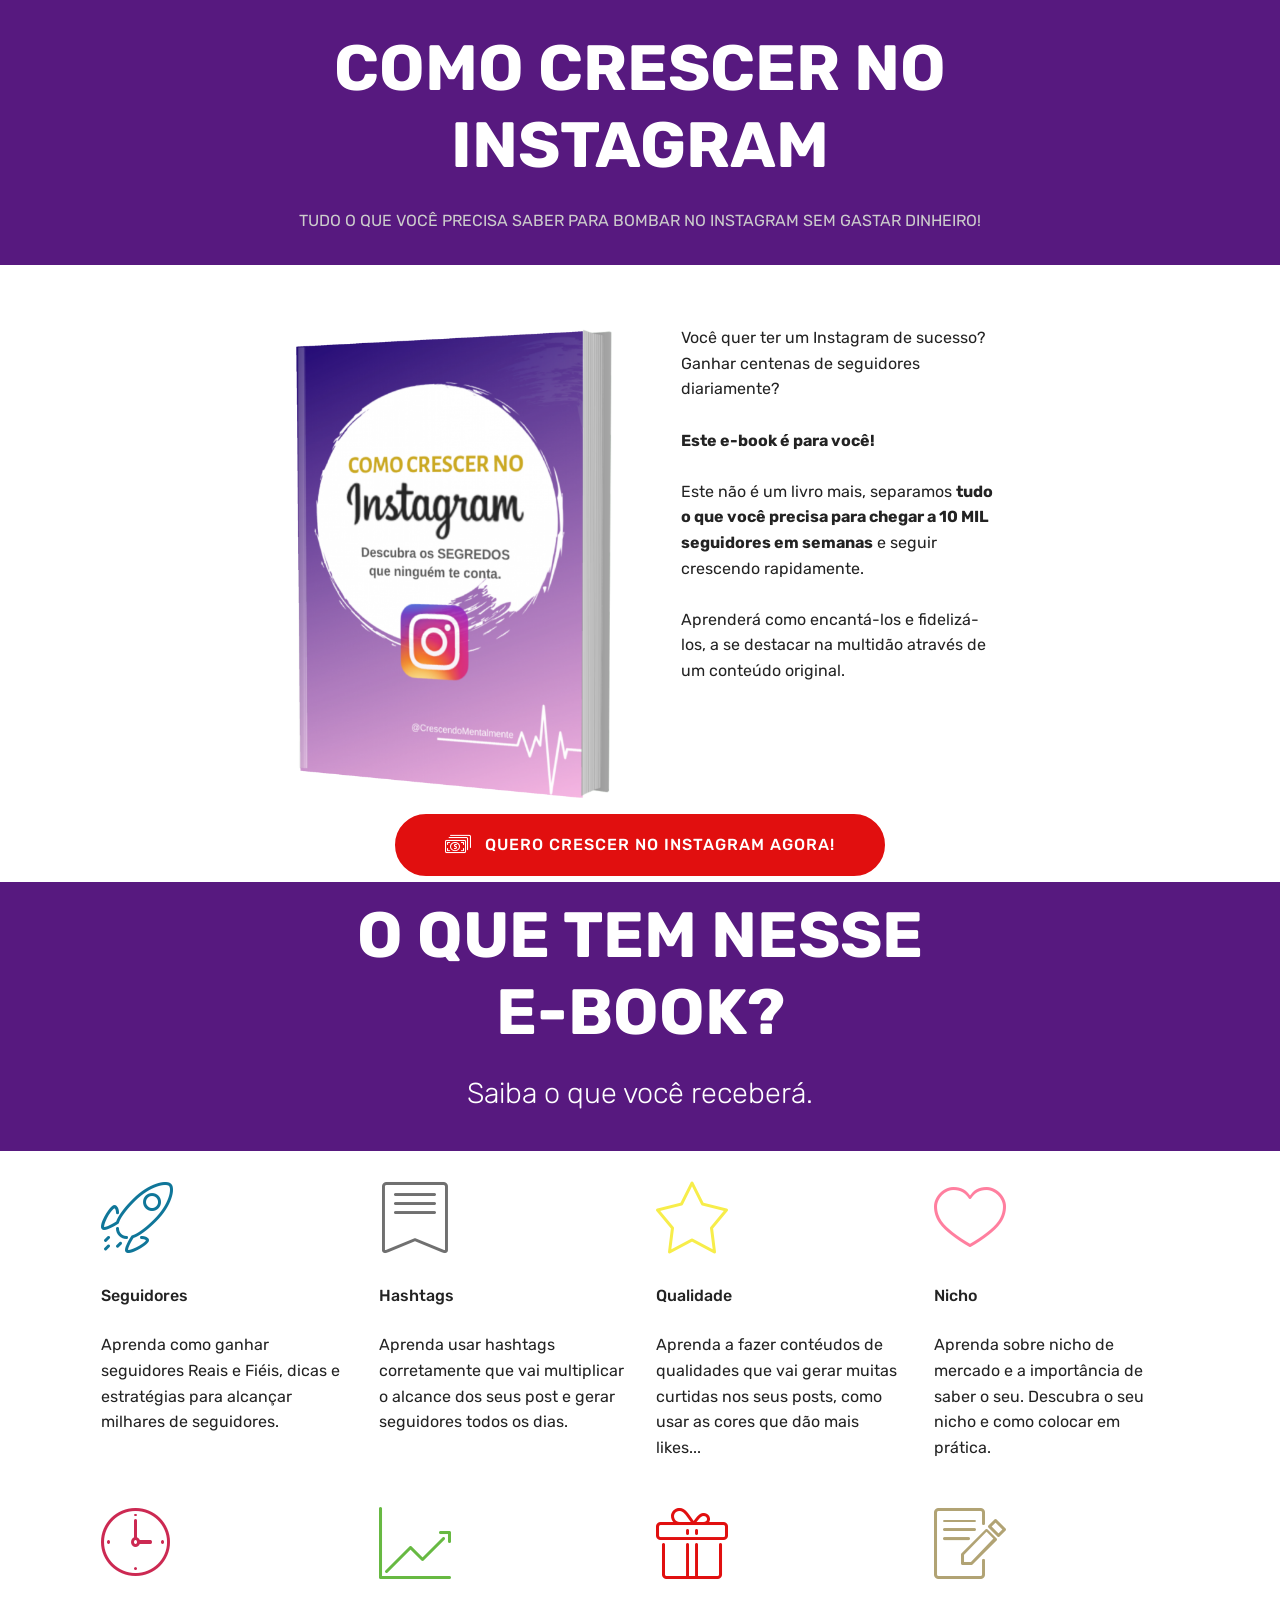
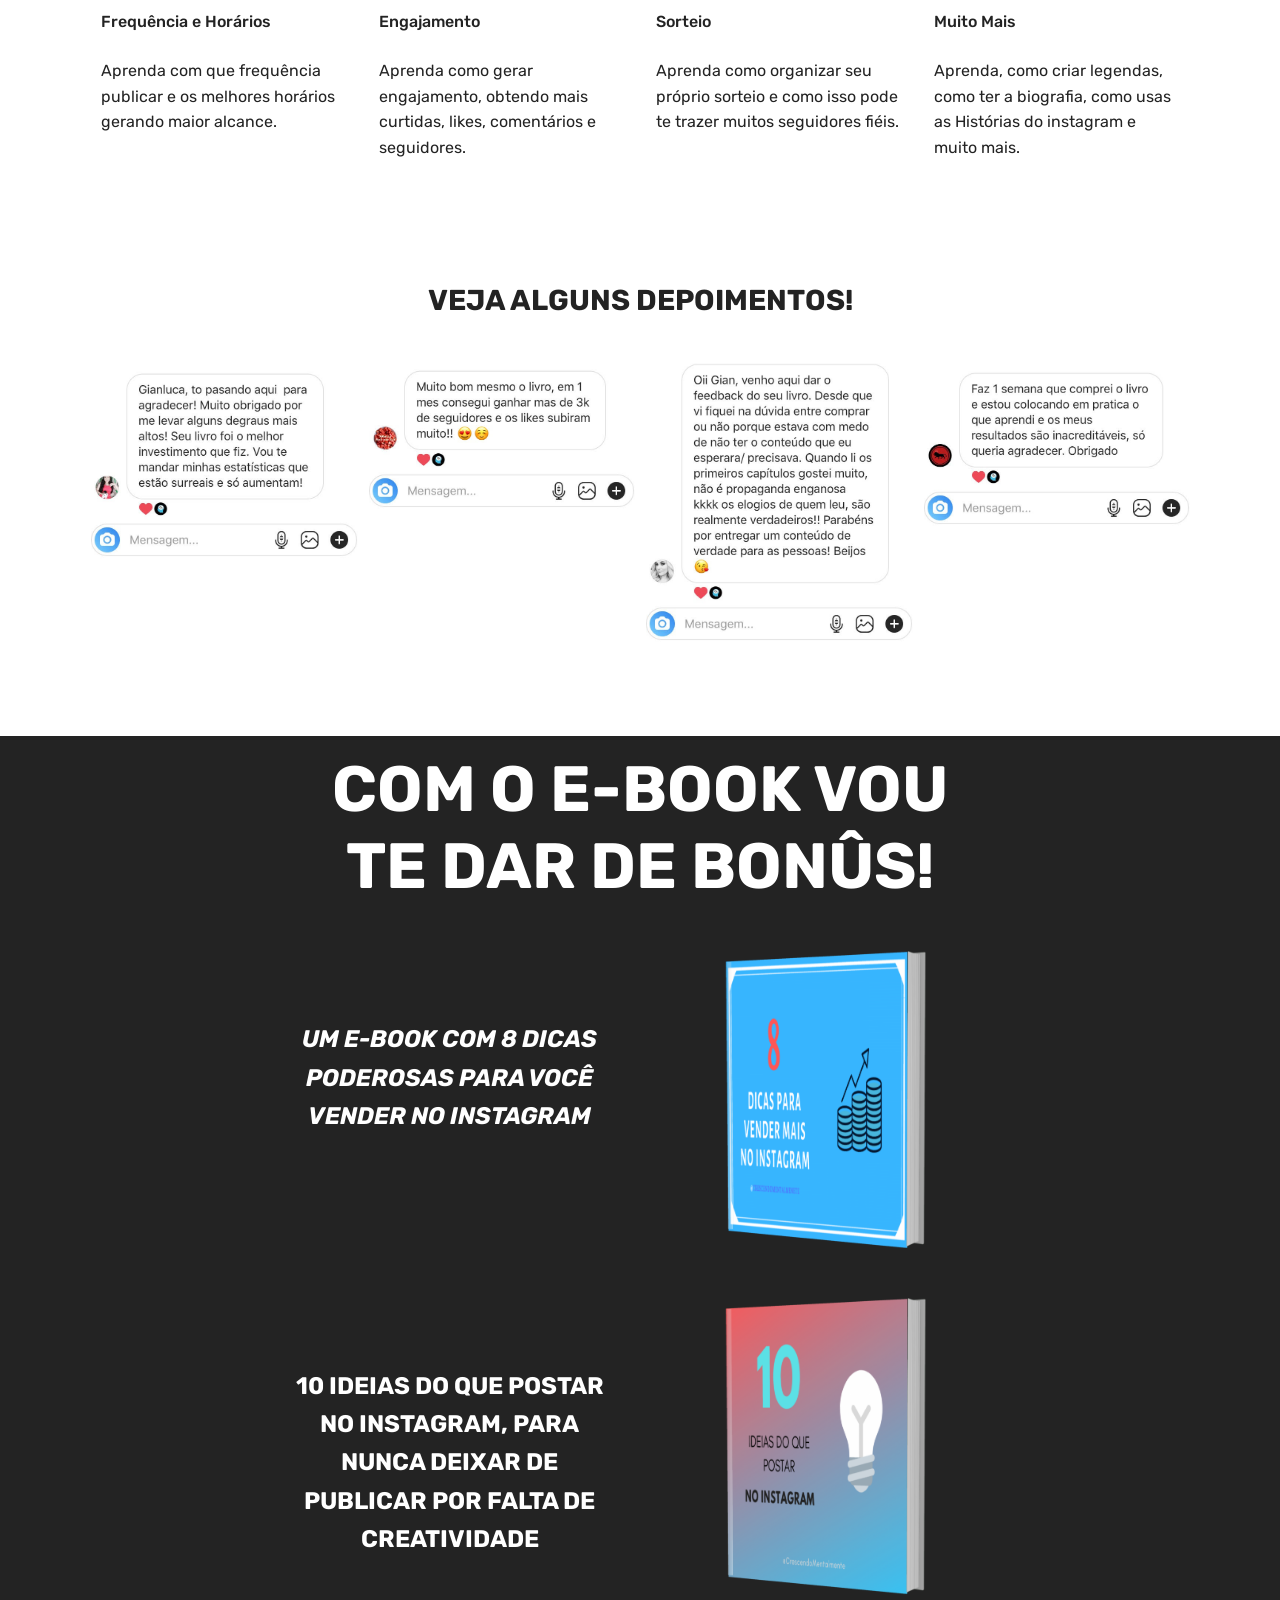
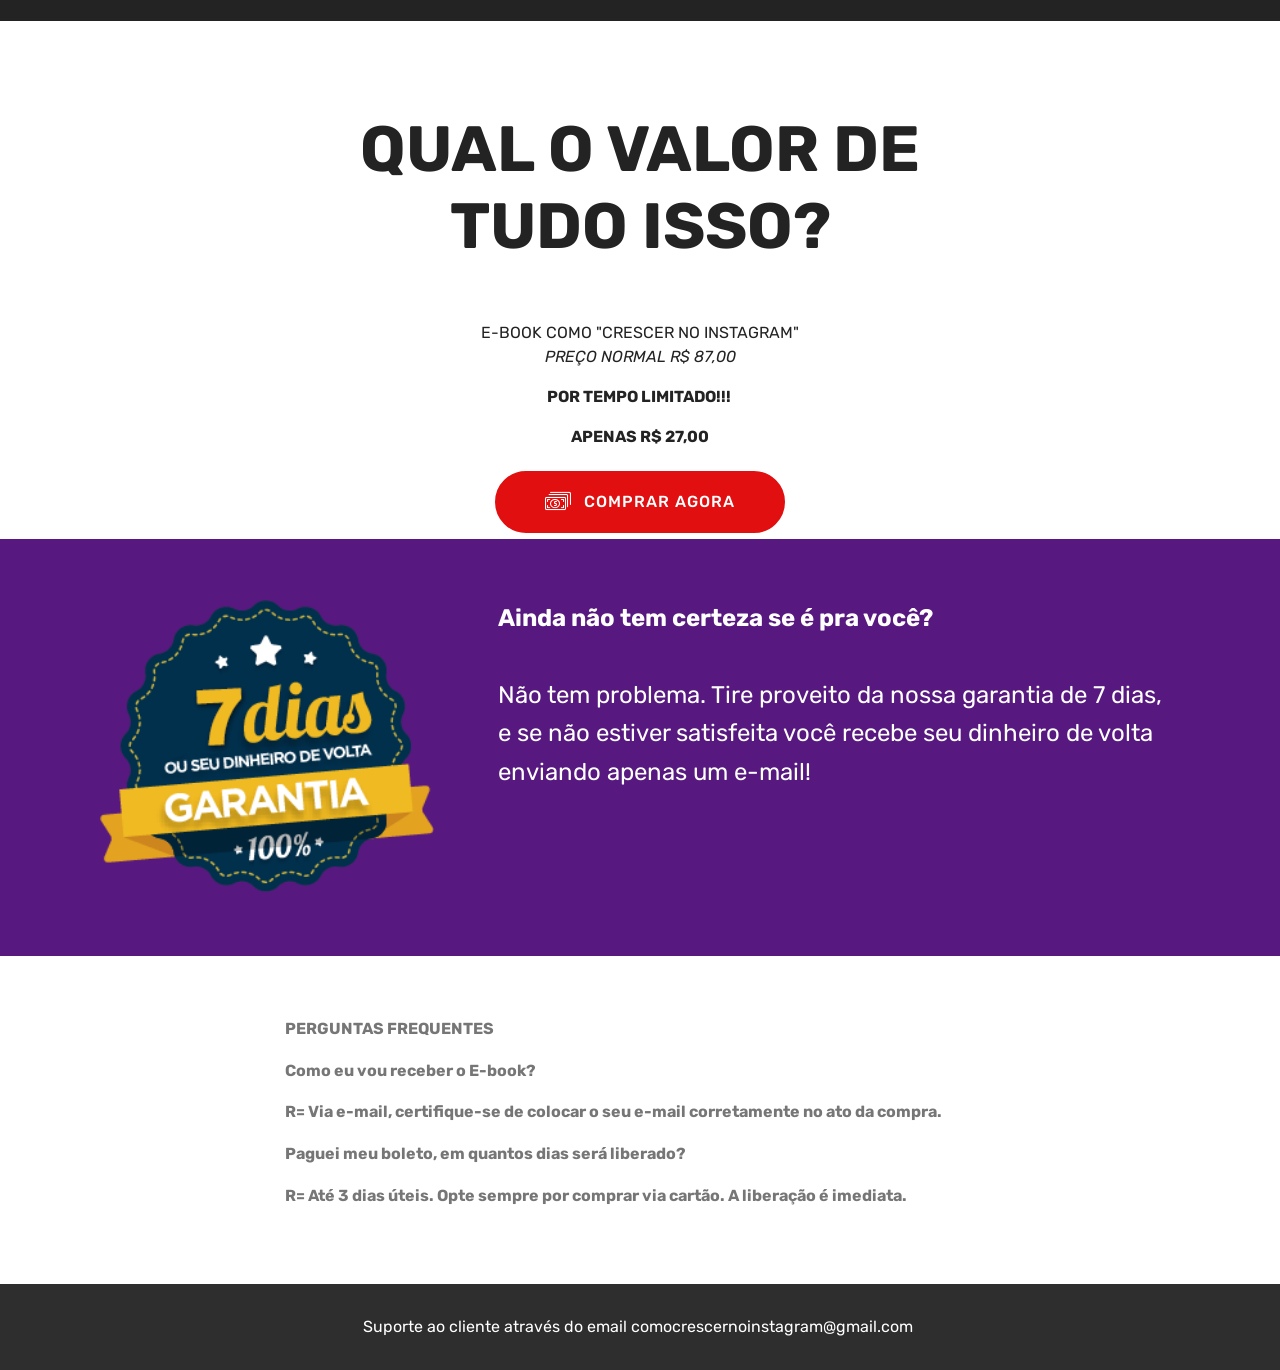
==== commit e5604602: "create github pages" ====
--- a/e-book.html
+++ b/e-book.html
@@ -71,7 +71,7 @@
 
 </section>
 
-<section class="engine"><a href="https://mobirise.info/p">website templates free download</a></section><section class="mbr-section content6 cid-rhO8c9h2gE" id="content6-1">
+<section class="engine"><a href="https://mobirise.info/p">web templates free download</a></section><section class="mbr-section content6 cid-rhO8c9h2gE" id="content6-1">
     
      
     
--- a/assets/mobirise/css/mbr-additional.css
+++ b/assets/mobirise/css/mbr-additional.css
@@ -742,7 +742,7 @@
 .cid-rFpoP9iiyk {
   padding-top: 0px;
   padding-bottom: 0px;
-  background-color: #efefef;
+  background-color: #ffffff;
 }
 .cid-rFpoP9iiyk P {
   color: #767676;
@@ -1041,14 +1041,22 @@
   padding-bottom: 15px;
   background-color: #232323;
 }
+.cid-rP1AUrdd0R .media-container-row {
+  flex-direction: row-reverse;
+  -webkit-flex-direction: row-reverse;
+}
 @media (min-width: 992px) {
   .cid-rP1AUrdd0R .mbr-figure {
-    padding-right: 4rem;
+    padding-left: 4rem;
   }
 }
 @media (max-width: 991px) {
+  .cid-rP1AUrdd0R .media-container-row {
+    flex-wrap: wrap-reverse;
+    -webkit-flex-wrap: wrap-reverse;
+  }
   .cid-rP1AUrdd0R .mbr-figure {
-    padding-bottom: 1rem;
+    padding-top: 1rem;
   }
 }
 .cid-rP1AUrdd0R .mbr-text {
--- a/assets/mobirise/css/mbr-additional.css
+++ b/assets/mobirise/css/mbr-additional.css
@@ -742,7 +742,7 @@
 .cid-rFpoP9iiyk {
   padding-top: 0px;
   padding-bottom: 0px;
-  background-color: #efefef;
+  background-color: #ffffff;
 }
 .cid-rFpoP9iiyk P {
   color: #767676;
@@ -1041,14 +1041,22 @@
   padding-bottom: 15px;
   background-color: #232323;
 }
+.cid-rP1AUrdd0R .media-container-row {
+  flex-direction: row-reverse;
+  -webkit-flex-direction: row-reverse;
+}
 @media (min-width: 992px) {
   .cid-rP1AUrdd0R .mbr-figure {
-    padding-right: 4rem;
+    padding-left: 4rem;
   }
 }
 @media (max-width: 991px) {
+  .cid-rP1AUrdd0R .media-container-row {
+    flex-wrap: wrap-reverse;
+    -webkit-flex-wrap: wrap-reverse;
+  }
   .cid-rP1AUrdd0R .mbr-figure {
-    padding-bottom: 1rem;
+    padding-top: 1rem;
   }
 }
 .cid-rP1AUrdd0R .mbr-text {
